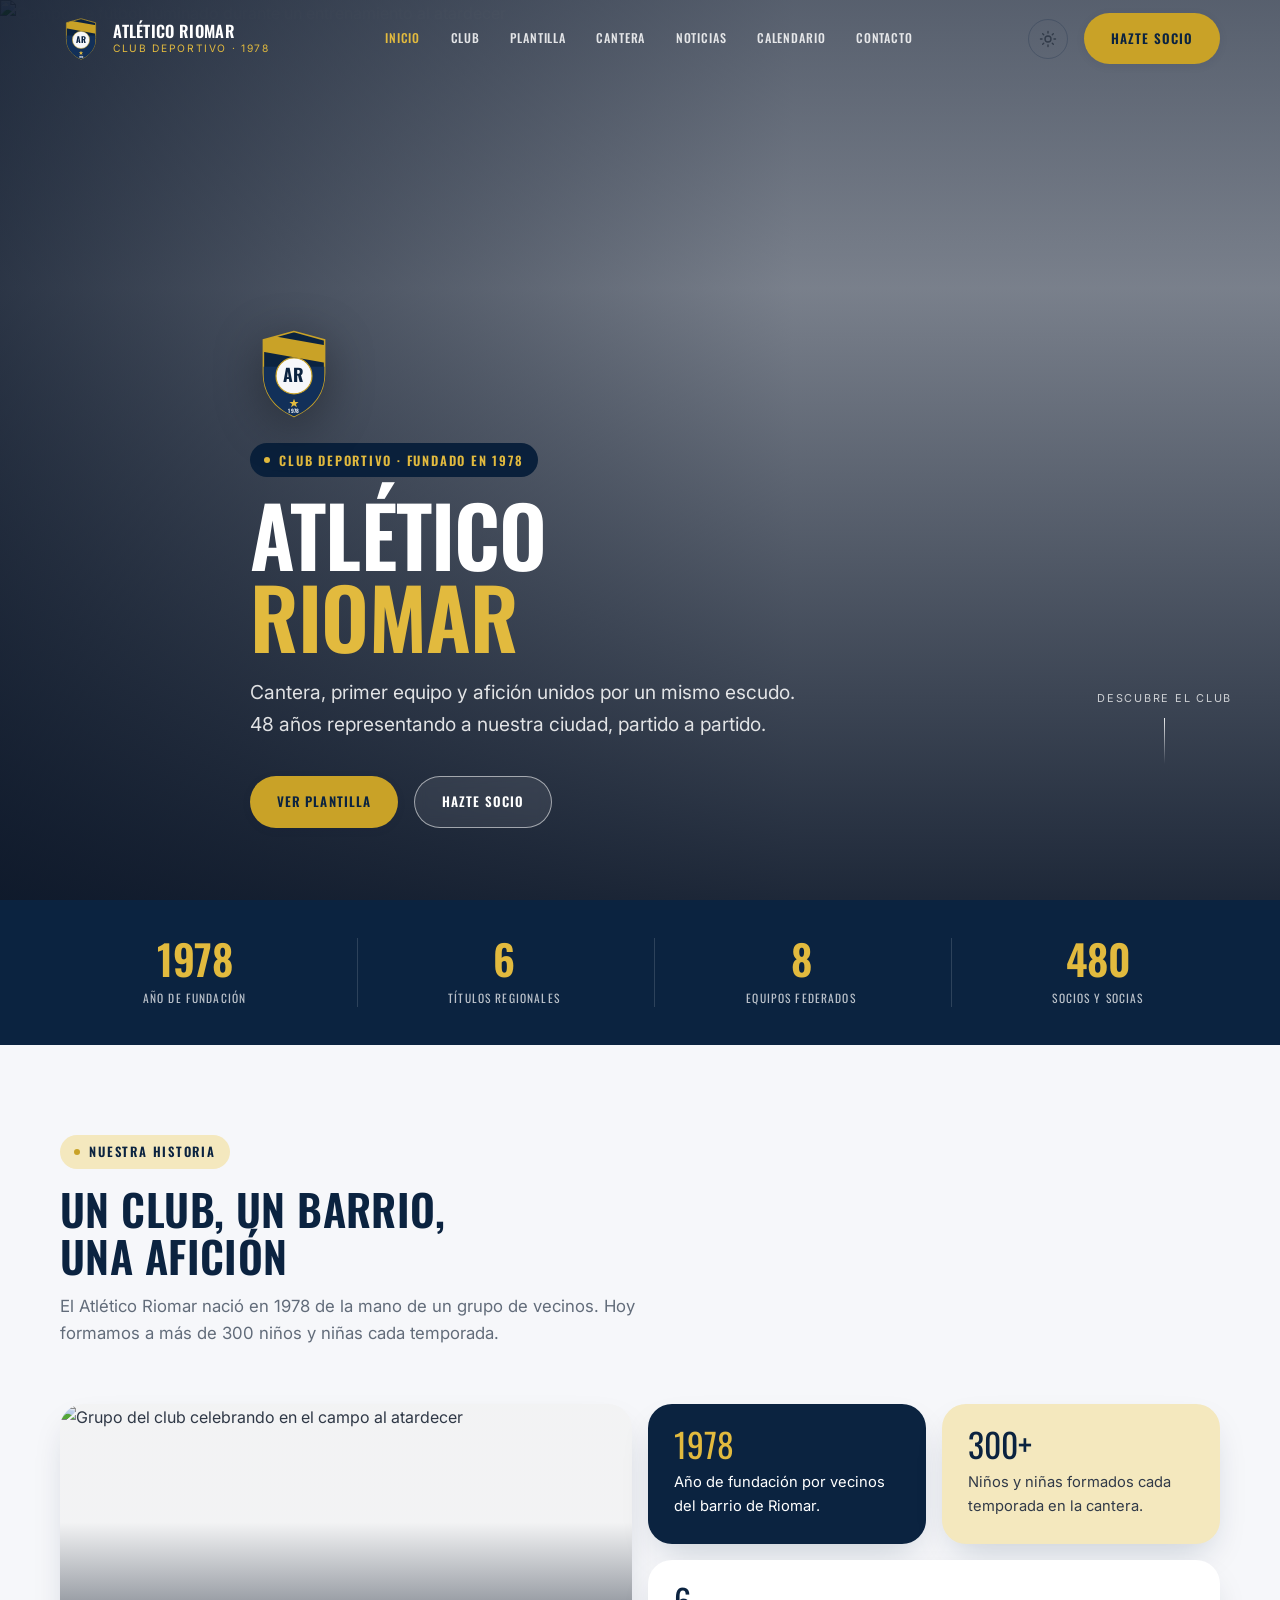
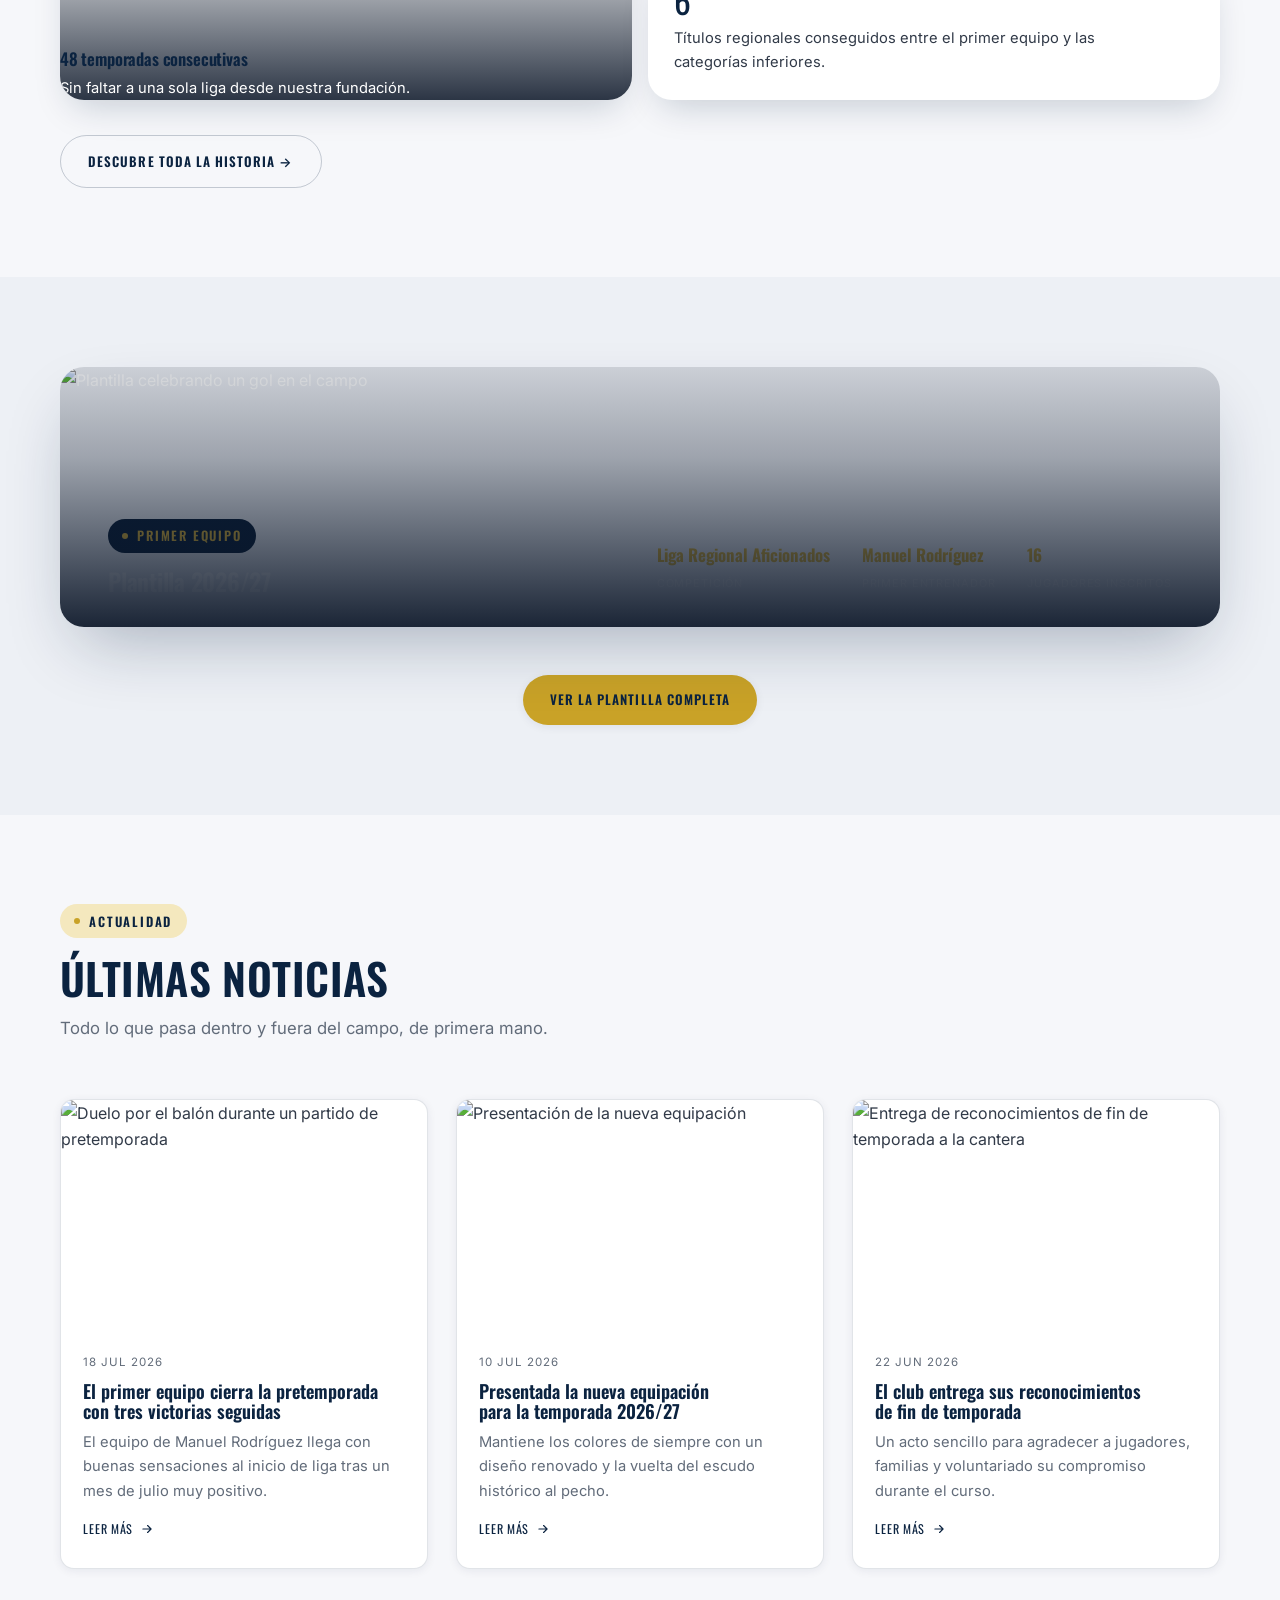
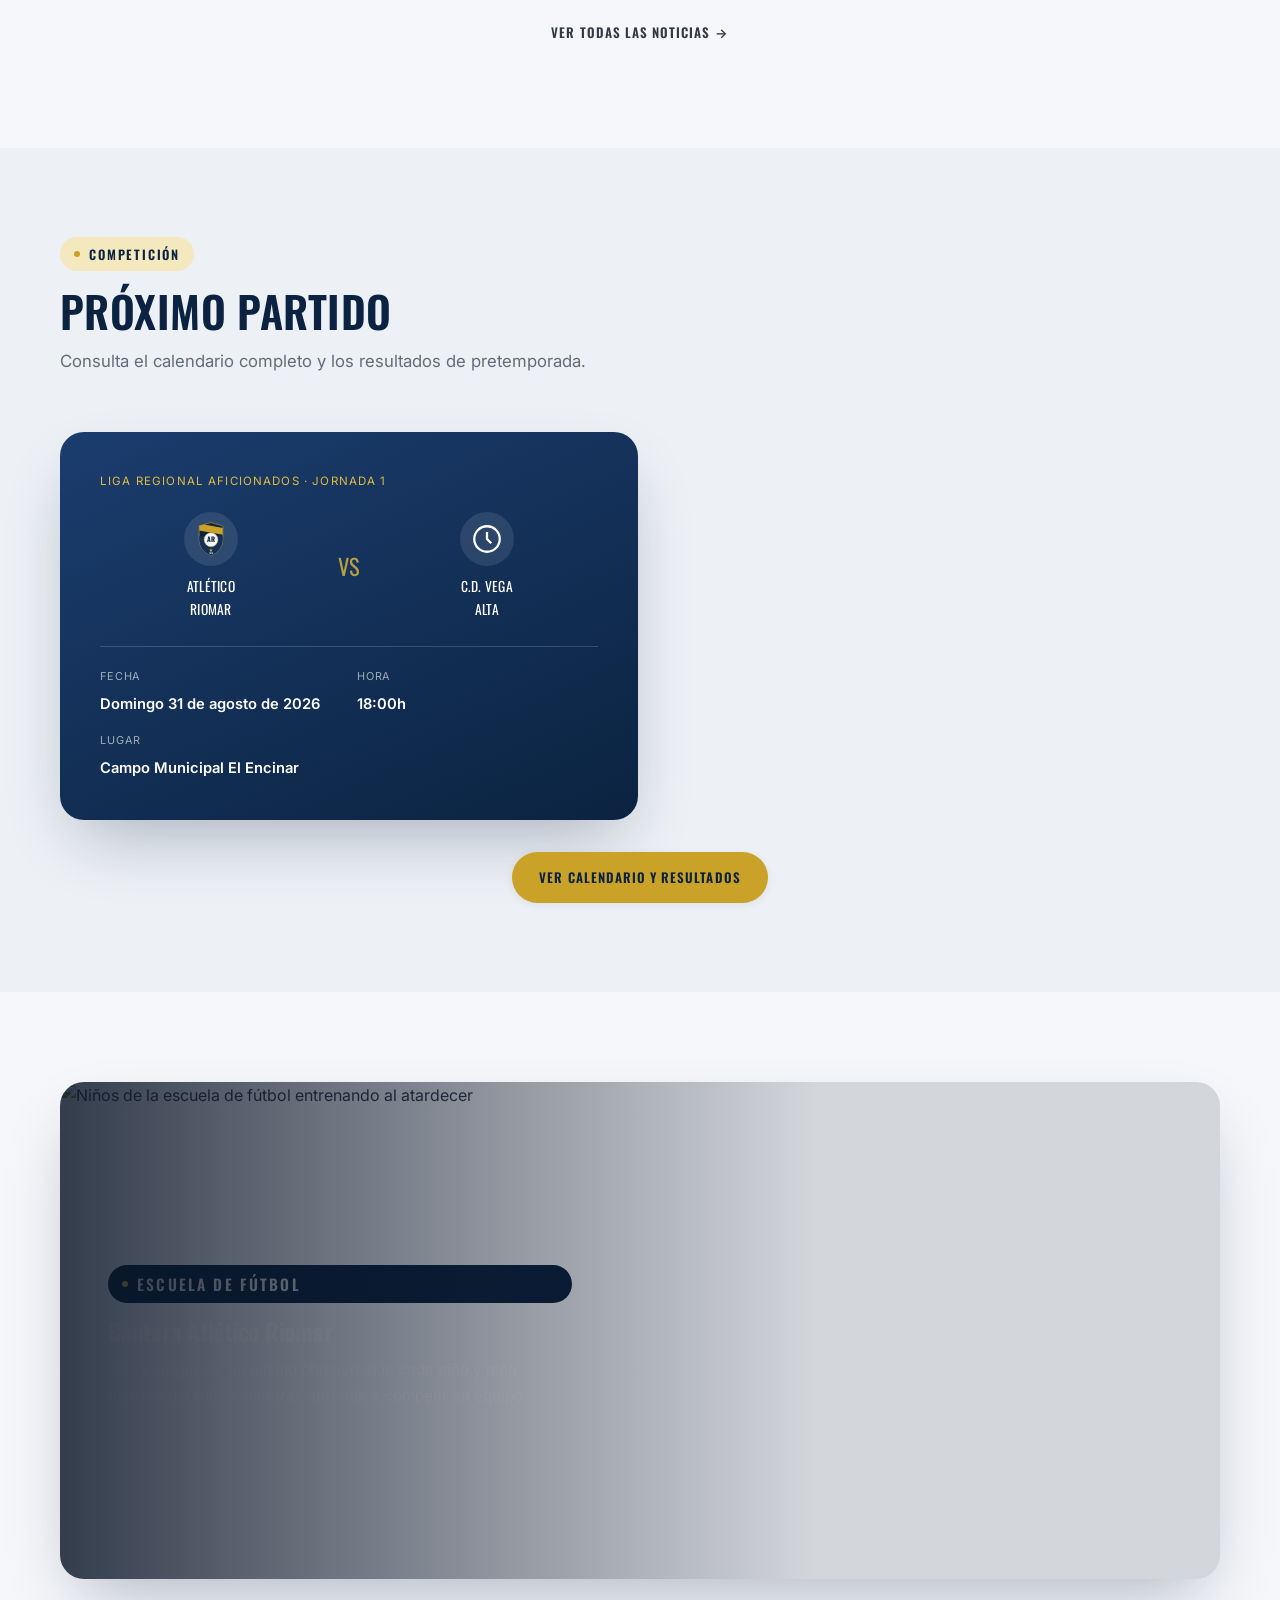
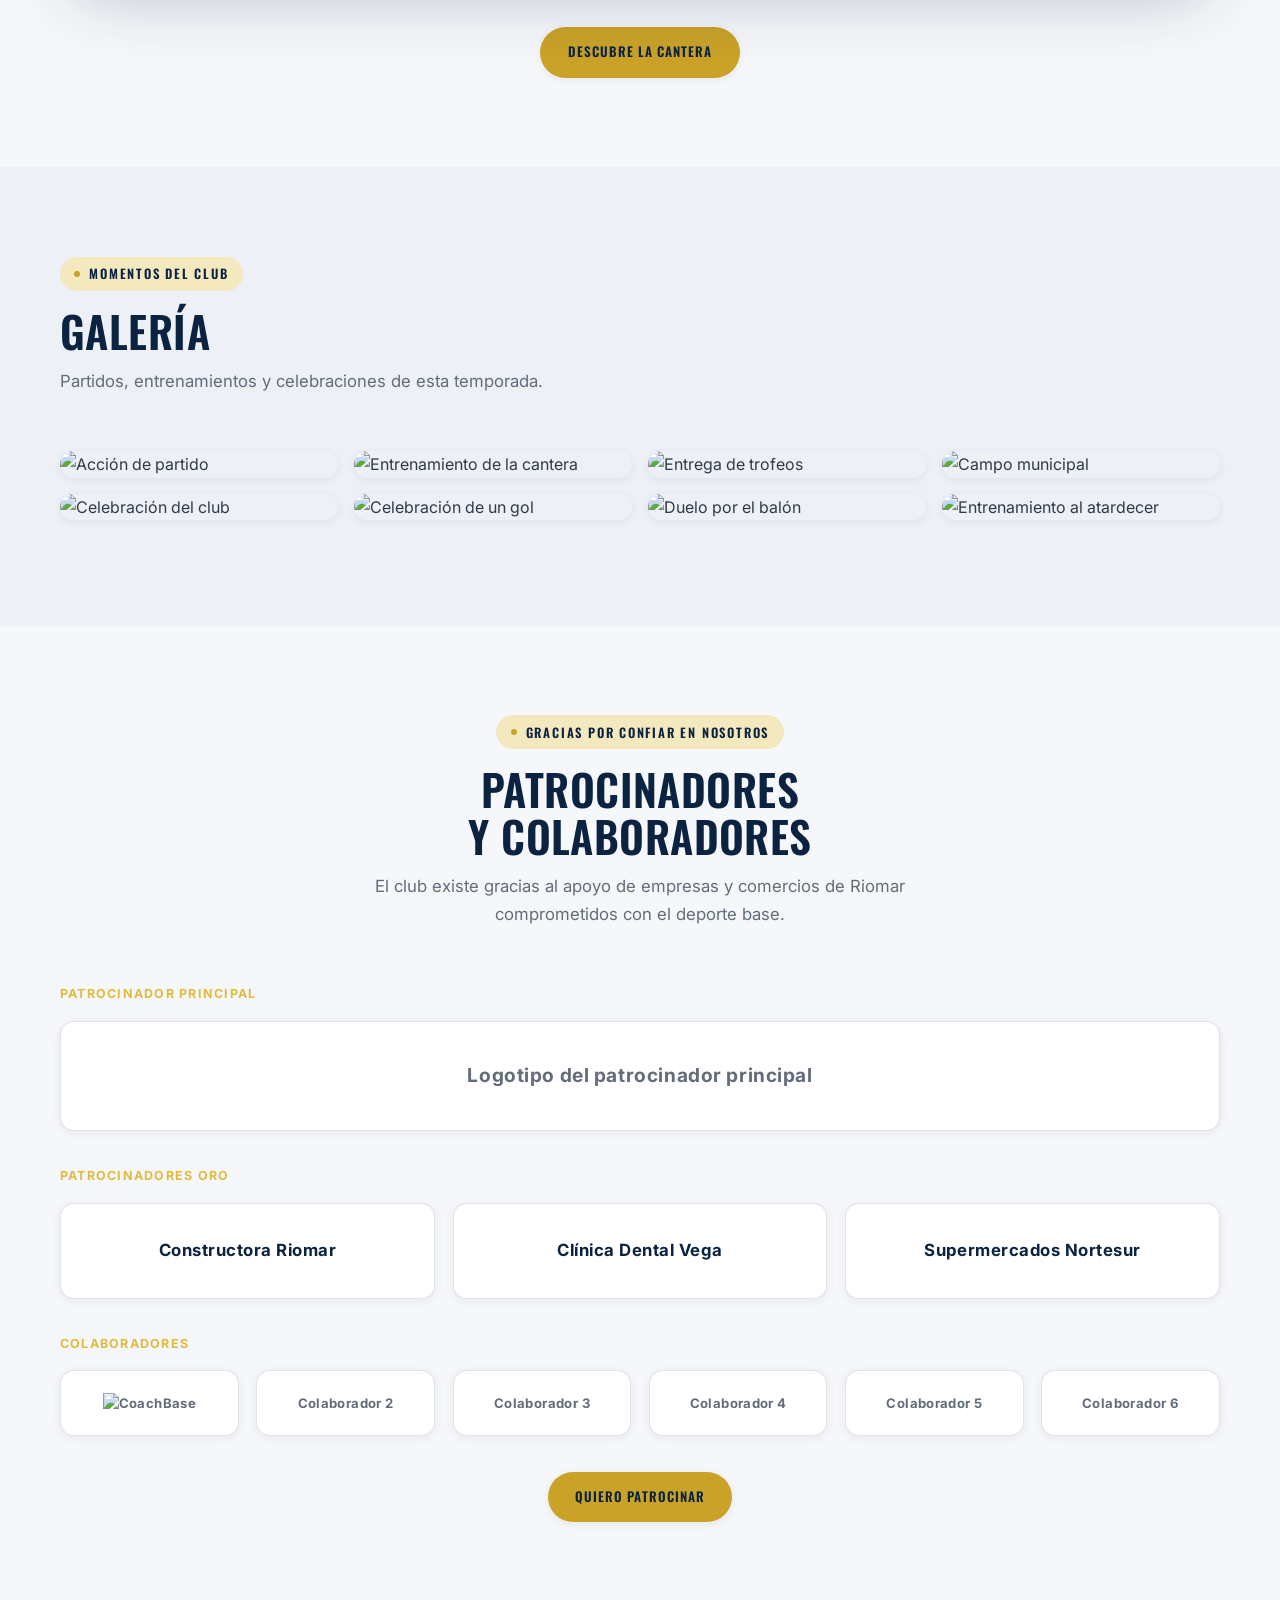
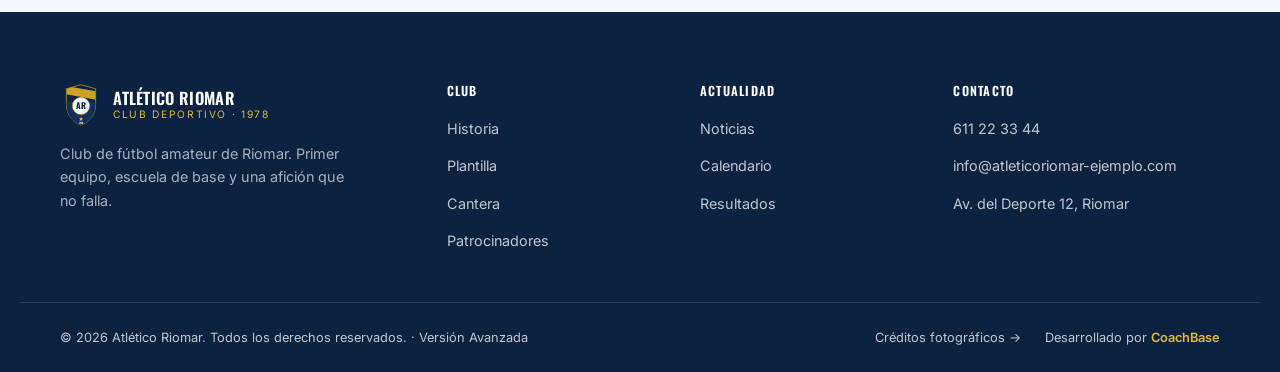
==== index.html @ 886babd6 "Add files via upload" ====
<!doctype html>
<html lang="es">
<head>
<meta charset="utf-8">
<meta name="viewport" content="width=device-width, initial-scale=1">
<title>Atlético Riomar · Club Deportivo (Avanzado)</title>
<meta name="description" content="Web oficial del Atlético Riomar: primer equipo, cantera, calendario, noticias y galería del club.">
<meta name="theme-color" content="#0B2340">
<script>(function(){try{var t=localStorage.getItem("ar-theme");if(t==="dark")document.documentElement.setAttribute("data-theme","dark");}catch(e){}})();</script>
<link rel="preconnect" href="https://fonts.googleapis.com">
<link rel="preconnect" href="https://fonts.gstatic.com" crossorigin>
<link rel="stylesheet" href="https://fonts.googleapis.com/css2?family=Oswald:wght@500;600;700&family=Inter:wght@400;500;600;700;800&display=swap">
<link rel="icon" type="image/svg+xml" href="assets/favicon.svg">
<link rel="apple-touch-icon" href="assets/favicon.svg">
<link rel="stylesheet" href="styles.css?v=1">
</head>
<body>
<a href="#contenido" class="skip-link">Saltar al contenido</a>
<svg width="0" height="0" style="position:absolute" aria-hidden="true">
  <defs>
    <clipPath id="crest-clip" clipPathUnits="userSpaceOnUse">
      <path d="M100,4 C100,4 20,26 20,26 L20,112 C20,170 54,206 100,226 C146,206 180,170 180,112 L180,26 C180,26 100,4 100,4 Z"/>
    </clipPath>
    <symbol id="crest" viewBox="0 0 200 230">
      <path d="M100,4 C100,4 20,26 20,26 L20,112 C20,170 54,206 100,226 C146,206 180,170 180,112 L180,26 C180,26 100,4 100,4 Z" fill="#0B2340" stroke="#C9A227" stroke-width="4"/>
      <g clip-path="url(#crest-clip)">
        <rect x="-20" y="96" width="240" height="150" fill="#123059"/>
        <polygon points="-20,4 260,54 260,100 -20,50" fill="#C9A227"/>
      </g>
      <circle cx="100" cy="120" r="47" fill="#F6F7FA" stroke="#C9A227" stroke-width="3"/>
      <text x="100" y="136" text-anchor="middle" font-family="Oswald, sans-serif" font-weight="700" font-size="46" fill="#0B2340">AR</text>
      <polygon points="100,180 103.2,188.2 112,188.4 105,193.6 107.6,202 100,197 92.4,202 95,193.6 88,188.4 96.8,188.2" fill="#E2BA3E"/>
      <text x="100" y="217" text-anchor="middle" font-family="Oswald, sans-serif" font-weight="600" font-size="14" letter-spacing="1" fill="#F6F7FA">1978</text>
    </symbol>
  </defs>
</svg>
<header class="nav" data-nav>
  <div class="container nav-inner">
    <a href="index.html" class="brand">
      <svg class="brand-crest" aria-hidden="true"><use href="#crest"></use></svg>
      <span class="brand-text">
        <span class="brand-name">Atlético Riomar</span>
        <span class="brand-sub">Club Deportivo · 1978</span>
      </span>
    </a>

    <nav class="nav-links" aria-label="Navegación principal">
      <a class="nav-link is-active" href="index.html">Inicio</a>
      <a class="nav-link" href="club.html">Club</a>
      <a class="nav-link" href="plantilla.html">Plantilla</a>
      <a class="nav-link" href="cantera.html">Cantera</a>
      <a class="nav-link" href="noticias.html">Noticias</a>
      <a class="nav-link" href="calendario.html">Calendario</a>
      <a class="nav-link" href="contacto.html">Contacto</a>
    </nav>

    <div class="nav-actions">
      <button class="theme-toggle" type="button" aria-label="Cambiar a modo oscuro" data-theme-toggle>
        <svg class="icon-sun" viewBox="0 0 24 24" fill="none" stroke="currentColor" stroke-width="1.8" stroke-linecap="round"><circle cx="12" cy="12" r="4"/><path d="M12 2v2M12 20v2M4.9 4.9l1.4 1.4M17.7 17.7l1.4 1.4M2 12h2M20 12h2M4.9 19.1l1.4-1.4M17.7 6.3l1.4-1.4"/></svg>
        <svg class="icon-moon" viewBox="0 0 24 24" fill="none" stroke="currentColor" stroke-width="1.8" stroke-linecap="round" stroke-linejoin="round"><path d="M21 12.8A9 9 0 1 1 11.2 3 7 7 0 0 0 21 12.8Z"/></svg>
      </button>
      <a href="contacto.html" class="btn btn-primary nav-cta">Hazte socio</a>
      <button class="nav-burger" type="button" aria-label="Abrir menú" aria-expanded="false" data-burger>
        <span></span><span></span><span></span>
      </button>
    </div>
  </div>
</header>

<nav class="mobile-menu" data-mobile-menu aria-label="Navegación móvil">
  <a href="index.html" class="is-active">Inicio</a>
  <a href="club.html" class="">Club</a>
  <a href="plantilla.html" class="">Plantilla</a>
  <a href="cantera.html" class="">Cantera</a>
  <a href="noticias.html" class="">Noticias</a>
  <a href="calendario.html" class="">Calendario</a>
  <a href="contacto.html" class="">Contacto</a>
  <a href="contacto.html" class="btn btn-primary">Hazte socio</a>
</nav>

<main id="contenido">

<section class="hero" id="inicio">
  <div class="hero-bg">
    <img src="assets/img/hero.jpg" alt="Campo de fútbol iluminado durante un entrenamiento al atardecer" fetchpriority="high" loading="eager" decoding="sync">
  </div>
  <div class="container hero-inner reveal">
    <svg class="hero-crest" aria-hidden="true"><use href="#crest"></use></svg>
    <p class="eyebrow">Club Deportivo · Fundado en 1978</p>
    <h1 class="hero-title">Atlético<br><em>Riomar</em></h1>
    <p class="hero-sub">Cantera, primer equipo y afición unidos por un mismo escudo. 48 años representando a nuestra ciudad, partido a partido.</p>
    <div class="hero-actions">
      <a href="plantilla.html" class="btn btn-primary">Ver plantilla</a>
      <a href="contacto.html" class="btn btn-ghost">Hazte socio</a>
    </div>
  </div>
  <div class="hero-scroll" aria-hidden="true">
    <span>Descubre el club</span>
    <span class="hero-scroll-line"></span>
  </div>
</section>

<section class="stat-bar">
  <div class="container stat-grid">
    <div class="stat reveal"><div class="stat-num"><span class="count-up" data-count-to="1978">0</span></div><div class="stat-label">Año de fundación</div></div>
    <div class="stat reveal"><div class="stat-num"><span class="count-up" data-count-to="6">0</span></div><div class="stat-label">Títulos regionales</div></div>
    <div class="stat reveal"><div class="stat-num"><span class="count-up" data-count-to="8">0</span></div><div class="stat-label">Equipos federados</div></div>
    <div class="stat reveal"><div class="stat-num"><span class="count-up" data-count-to="480">0</span></div><div class="stat-label">Socios y socias</div></div>
  </div>
</section>

<!-- HISTORIA (resumen) -->
<section class="section" id="club">
  <div class="container">
    <div class="section-head">
      <p class="eyebrow on-light">Nuestra historia</p>
      <h2 class="section-title">Un club, un barrio, una afición</h2>
      <p class="section-lede">El Atlético Riomar nació en 1978 de la mano de un grupo de vecinos. Hoy formamos a más de 300 niños y niñas cada temporada.</p>
    </div>
    <div class="bento-grid reveal">
      <div class="bento-item photo span-2 row-2">
        <img src="assets/img/club-historia.jpg" alt="Grupo del club celebrando en el campo al atardecer" loading="lazy">
        <div class="bento-caption"><h3>48 temporadas consecutivas</h3><p>Sin faltar a una sola liga desde nuestra fundación.</p></div>
      </div>
      <div class="bento-item dark">
        <div class="bento-num">1978</div>
        <p>Año de fundación por vecinos del barrio de Riomar.</p>
      </div>
      <div class="bento-item gold">
        <div class="bento-num">300+</div>
        <p>Niños y niñas formados cada temporada en la cantera.</p>
      </div>
      <div class="bento-item span-2">
        <div class="bento-num">6</div>
        <p>Títulos regionales conseguidos entre el primer equipo y las categorías inferiores.</p>
      </div>
    </div>
    <div style="margin-top:2.2rem;"><a href="club.html" class="btn btn-outline">Descubre toda la historia →</a></div>
  </div>
</section>

<!-- PLANTILLA teaser -->
<section class="section section-alt" id="plantilla">
  <div class="container">
    <div class="team-banner reveal">
      <img src="assets/img/team-banner.jpg" alt="Plantilla celebrando un gol en el campo" loading="lazy">
      <div class="team-banner-inner">
        <div>
          <p class="eyebrow">Primer equipo</p>
          <h2>Plantilla 2026/27</h2>
        </div>
        <div class="team-banner-meta">
          <div><strong>Liga Regional Aficionados</strong><span>Competición</span></div>
          <div><strong>Manuel Rodríguez</strong><span>Primer entrenador</span></div>
          <div><strong>16</strong><span>Jugadores inscritos</span></div>
        </div>
      </div>
    </div>
    <div style="text-align:center;"><a href="plantilla.html" class="btn btn-primary">Ver la plantilla completa</a></div>
  </div>
</section>

<!-- NOTICIAS teaser -->
<section class="section" id="noticias">
  <div class="container">
    <div class="section-head">
      <p class="eyebrow on-light">Actualidad</p>
      <h2 class="section-title">Últimas noticias</h2>
      <p class="section-lede">Todo lo que pasa dentro y fuera del campo, de primera mano.</p>
    </div>
    <div class="news-grid">
      <article class="card news-card reveal">
        <a href="noticia-1.html"><div class="news-media"><img src="assets/img/noticia-1.jpg" alt="Duelo por el balón durante un partido de pretemporada" loading="lazy"></div></a>
        <div class="news-body">
          <div class="news-date">18 jul 2026</div>
          <h3 class="news-title"><a href="noticia-1.html" style="color:inherit;">El primer equipo cierra la pretemporada con tres victorias seguidas</a></h3>
          <p class="news-excerpt">El equipo de Manuel Rodríguez llega con buenas sensaciones al inicio de liga tras un mes de julio muy positivo.</p>
          <a href="noticia-1.html" class="news-link">Leer más <svg viewBox="0 0 24 24" fill="none" stroke="currentColor" stroke-width="2" stroke-linecap="round" stroke-linejoin="round"><path d="M5 12h14M13 6l6 6-6 6"/></svg></a>
        </div>
      </article>
      <article class="card news-card reveal">
        <a href="noticia-4.html"><div class="news-media"><img src="assets/img/team-banner.jpg" alt="Presentación de la nueva equipación" loading="lazy"></div></a>
        <div class="news-body">
          <div class="news-date">10 jul 2026</div>
          <h3 class="news-title"><a href="noticia-4.html" style="color:inherit;">Presentada la nueva equipación para la temporada 2026/27</a></h3>
          <p class="news-excerpt">Mantiene los colores de siempre con un diseño renovado y la vuelta del escudo histórico al pecho.</p>
          <a href="noticia-4.html" class="news-link">Leer más <svg viewBox="0 0 24 24" fill="none" stroke="currentColor" stroke-width="2" stroke-linecap="round" stroke-linejoin="round"><path d="M5 12h14M13 6l6 6-6 6"/></svg></a>
        </div>
      </article>
      <article class="card news-card reveal">
        <a href="noticia-3.html"><div class="news-media"><img src="assets/img/noticia-3.jpg" alt="Entrega de reconocimientos de fin de temporada a la cantera" loading="lazy"></div></a>
        <div class="news-body">
          <div class="news-date">22 jun 2026</div>
          <h3 class="news-title"><a href="noticia-3.html" style="color:inherit;">El club entrega sus reconocimientos de fin de temporada</a></h3>
          <p class="news-excerpt">Un acto sencillo para agradecer a jugadores, familias y voluntariado su compromiso durante el curso.</p>
          <a href="noticia-3.html" class="news-link">Leer más <svg viewBox="0 0 24 24" fill="none" stroke="currentColor" stroke-width="2" stroke-linecap="round" stroke-linejoin="round"><path d="M5 12h14M13 6l6 6-6 6"/></svg></a>
        </div>
      </article>
    </div>
    <div style="text-align:center;margin-top:2.4rem;"><a href="noticias.html" class="btn btn-ghost-dark">Ver todas las noticias →</a></div>
  </div>
</section>

<!-- CALENDARIO teaser -->
<section class="section section-alt" id="calendario">
  <div class="container">
    <div class="section-head">
      <p class="eyebrow on-light">Competición</p>
      <h2 class="section-title">Próximo partido</h2>
      <p class="section-lede">Consulta el calendario completo y los resultados de pretemporada.</p>
    </div>
    <div class="match-grid">
      <div class="next-match reveal">
        <div class="next-match-comp">Liga Regional Aficionados · Jornada 1</div>
        <div class="next-match-teams">
          <div class="next-match-team"><span class="crest-badge"><svg viewBox="0 0 200 230" aria-hidden="true"><use href="#crest"></use></svg></span><span>Atlético<br>Riomar</span></div>
          <div class="next-match-vs">VS</div>
          <div class="next-match-team"><span class="crest-badge"><svg viewBox="0 0 24 24" fill="none" stroke="currentColor" stroke-width="1.6"><circle cx="12" cy="12" r="9"/><path d="M12 7v5l3 3"/></svg></span><span>C.D. Vega<br>Alta</span></div>
        </div>
        <div class="next-match-info">
          <div><span>Fecha</span><strong>Domingo 31 de agosto de 2026</strong></div>
          <div><span>Hora</span><strong>18:00h</strong></div>
          <div><span>Lugar</span><strong>Campo Municipal El Encinar</strong></div>
        </div>
      </div>
    </div>
    <div style="text-align:center;margin-top:2rem;"><a href="calendario.html" class="btn btn-primary">Ver calendario y resultados</a></div>
  </div>
</section>

<!-- CANTERA teaser -->
<section class="section" id="cantera">
  <div class="container">
    <div class="academy-banner reveal">
      <img src="assets/img/academy-banner.jpg" alt="Niños de la escuela de fútbol entrenando al atardecer" loading="lazy">
      <div class="academy-banner-text">
        <p class="eyebrow">Escuela de fútbol</p>
        <h2>Cantera Atlético Riomar</h2>
        <p>Seis categorías, un mismo objetivo: que cada niño y niña disfrute del fútbol mientras aprende a competir en equipo.</p>
      </div>
    </div>
    <div style="text-align:center;"><a href="cantera.html" class="btn btn-primary">Descubre la cantera</a></div>
  </div>
</section>

<!-- GALERÍA -->
<section class="section section-alt">
  <div class="container">
    <div class="section-head">
      <p class="eyebrow on-light">Momentos del club</p>
      <h2 class="section-title">Galería</h2>
      <p class="section-lede">Partidos, entrenamientos y celebraciones de esta temporada.</p>
    </div>
    <div class="gallery-grid">
      <div class="gallery-item"><img src="assets/img/galeria/galeria-01.jpg" alt="Acción de partido" loading="lazy"></div>
      <div class="gallery-item"><img src="assets/img/galeria/galeria-04.jpg" alt="Celebración del club" loading="lazy"></div>
      <div class="gallery-item"><img src="assets/img/galeria/galeria-03.jpg" alt="Entrenamiento de la cantera" loading="lazy"></div>
      <div class="gallery-item"><img src="assets/img/galeria/galeria-05.jpg" alt="Celebración de un gol" loading="lazy"></div>
      <div class="gallery-item"><img src="assets/img/galeria/galeria-02.jpg" alt="Entrega de trofeos" loading="lazy"></div>
      <div class="gallery-item"><img src="assets/img/galeria/galeria-08.jpg" alt="Duelo por el balón" loading="lazy"></div>
      <div class="gallery-item"><img src="assets/img/galeria/galeria-06.jpg" alt="Campo municipal" loading="lazy"></div>
      <div class="gallery-item"><img src="assets/img/galeria/galeria-07.jpg" alt="Entrenamiento al atardecer" loading="lazy"></div>
    </div>
  </div>
</section>
<div class="lightbox"><button class="lightbox-close" aria-label="Cerrar">&times;</button><button class="lightbox-nav lightbox-prev" aria-label="Anterior">&#8249;</button><img src="" alt="Foto ampliada"><button class="lightbox-nav lightbox-next" aria-label="Siguiente">&#8250;</button></div>

<!-- PATROCINADORES -->
<section class="section" id="patrocinadores">
  <div class="container">
    <div class="section-head center">
      <p class="eyebrow on-light">Gracias por confiar en nosotros</p>
      <h2 class="section-title">Patrocinadores y colaboradores</h2>
      <p class="section-lede">El club existe gracias al apoyo de empresas y comercios de Riomar comprometidos con el deporte base.</p>
    </div>
    <p class="sponsor-tier-label-lg">Patrocinador principal</p>
    <div class="logo-row"><div class="logo-tile" style="min-height:110px;font-size:1.2rem;">Logotipo del patrocinador principal</div></div>
    <p class="sponsor-tier-label-lg">Patrocinadores oro</p>
    <div class="logo-row gold">
      <div class="logo-tile">Constructora Riomar</div>
      <div class="logo-tile">Clínica Dental Vega</div>
      <div class="logo-tile">Supermercados Nortesur</div>
    </div>
    <p class="sponsor-tier-label-lg">Colaboradores</p>
    <div class="logo-row colab">
      <div class="logo-tile"><img src="assets/img/coachbase-logo.jpg" alt="CoachBase" style="max-height:34px;"></div>
      <div class="logo-tile">Colaborador 2</div>
      <div class="logo-tile">Colaborador 3</div>
      <div class="logo-tile">Colaborador 4</div>
      <div class="logo-tile">Colaborador 5</div>
      <div class="logo-tile">Colaborador 6</div>
    </div>
    <div style="text-align:center;margin-top:2.2rem;"><a href="contacto.html" class="btn btn-primary">Quiero patrocinar</a></div>
  </div>
</section>

</main>
<footer class="footer">
  <div class="container footer-top">
    <div class="footer-brand">
      <a href="index.html" class="brand">
        <svg class="brand-crest" aria-hidden="true"><use href="#crest"></use></svg>
        <span class="brand-text">
          <span class="brand-name">Atlético Riomar</span>
          <span class="brand-sub">Club Deportivo · 1978</span>
        </span>
      </a>
      <p>Club de fútbol amateur de Riomar. Primer equipo, escuela de base y una afición que no falla.</p>
    </div>
    <div class="footer-col">
      <h4>Club</h4>
      <ul>
        <li><a href="club.html">Historia</a></li>
        <li><a href="plantilla.html">Plantilla</a></li>
        <li><a href="cantera.html">Cantera</a></li>
        <li><a href="index.html#patrocinadores">Patrocinadores</a></li>
      </ul>
    </div>
    <div class="footer-col">
      <h4>Actualidad</h4>
      <ul>
        <li><a href="noticias.html">Noticias</a></li>
        <li><a href="calendario.html">Calendario</a></li>
        <li><a href="calendario.html#resultados">Resultados</a></li>
      </ul>
    </div>
    <div class="footer-col">
      <h4>Contacto</h4>
      <ul>
        <li><a href="tel:+34611223344">611 22 33 44</a></li>
        <li><a href="mailto:info@atleticoriomar-ejemplo.com">info@atleticoriomar-ejemplo.com</a></li>
        <li><a href="contacto.html">Av. del Deporte 12, Riomar</a></li>
      </ul>
    </div>
  </div>
  <div class="container footer-bottom">
    <p>&copy; <span data-year>2026</span> Atlético Riomar. Todos los derechos reservados. · Versión Avanzada</p>
    <div class="footer-bottom-right">
      <a href="creditos.html">Créditos fotográficos →</a>
      <span class="footer-dev">Desarrollado por <a href="https://coachbase.example.com" target="_blank" rel="noopener">CoachBase</a></span>
    </div>
  </div>
</footer>

<script defer src="lib/gsap.min.js"></script>
<script defer src="lib/ScrollTrigger.min.js"></script>
<script defer src="lib/manifest.js"></script>
<script defer src="main.js?v=1"></script>
</body>
</html>
---- styles.css ----
/* =============================================================
   ATLÉTICO RIOMAR — plantilla web para club de fútbol amateur
   =============================================================
   Índice
   1. Tokens
   2. Reset y base
   3. Utilidades
   4. Tipografía
   5. Componentes (botones, tarjetas, formularios, nav)
   6. Secciones
   7. Efectos / animaciones
   8. Responsive
   9. Reduced motion
   ============================================================= */

/* =============================================================
   1. Tokens — EDITA AQUÍ los colores corporativos del club
   ============================================================= */
:root {
  /* Colores del escudo / marca */
  --navy:        #0B2340;
  --navy-2:      #123059;
  --navy-3:      #1B3D6E;
  --navy-tint:   #EAF0F7;
  --gold:        #C9A227;
  --gold-2:      #E2BA3E;
  --gold-soft:   #F4E8BE;

  /* Neutros */
  --paper:       #F6F7FA;
  --paper-2:     #EDF0F5;
  --white:       #FFFFFF;
  --ink:         #10151F;
  --ink-soft:    #313A48;
  --mute:        #626C7A;
  --line:        rgba(11,35,64,.12);
  --line-strong: rgba(11,35,64,.22);

  /* Semánticos */
  --win:  #1E7B4D;
  --draw: #A97B12;
  --loss: #B23A34;

  /* Sombras y radios */
  --shadow-sm: 0 2px 10px rgba(11,35,64,.07);
  --shadow-md: 0 16px 36px -12px rgba(11,35,64,.22);
  --shadow-lg: 0 30px 70px -20px rgba(11,35,64,.32);
  --radius-sm: 8px;
  --radius-md: 14px;
  --radius-lg: 24px;

  /* Easing */
  --ease-out:   cubic-bezier(0.16, 1, 0.3, 1);
  --ease-in:    cubic-bezier(0.7, 0, 0.84, 0);
  --ease-soft:  cubic-bezier(0.25, 0.46, 0.45, 0.94);
  --ease-bounce:cubic-bezier(0.34, 1.56, 0.64, 1);

  /* Layout */
  --container: 1240px;
  --nav-h: 78px;

  /* Tipografía */
  --sans:    "Inter", -apple-system, BlinkMacSystemFont, "Segoe UI", system-ui, sans-serif;
  --display: "Oswald", var(--sans);
}

/* =============================================================
   2. Reset y base
   ============================================================= */
*, *::before, *::after { box-sizing: border-box; margin: 0; }
html {
  -webkit-text-size-adjust: 100%;
  tab-size: 2;
  overflow-x: clip;
  scroll-behavior: smooth;
  scroll-padding-top: var(--nav-h);
}
body {
  font-family: var(--sans);
  font-size: 16px;
  line-height: 1.65;
  color: var(--ink-soft);
  background: var(--paper);
  -webkit-font-smoothing: antialiased;
  -moz-osx-font-smoothing: grayscale;
  text-rendering: optimizeLegibility;
  overflow-x: clip;
  overscroll-behavior-y: none;
}
img, svg, video { display: block; max-width: 100%; }
img { height: auto; }
button { font: inherit; color: inherit; cursor: pointer; border: 0; background: none; }
a { color: inherit; text-decoration: none; }
ul, ol { list-style: none; padding: 0; }
p { text-wrap: pretty; }
input, textarea, select { font: inherit; color: inherit; }

h1, h2, h3, h4 { text-wrap: balance; line-height: 1.08; letter-spacing: -0.01em; font-family: var(--display); font-weight: 600; color: var(--navy); }

::selection { background: var(--gold); color: var(--navy); }

:focus-visible {
  outline: 2px solid var(--gold);
  outline-offset: 3px;
  border-radius: 4px;
}

@media (prefers-reduced-motion: reduce) {
  html { scroll-behavior: auto; }
}

/* =============================================================
   3. Utilidades
   ============================================================= */
.container {
  width: 100%;
  max-width: var(--container);
  margin-inline: auto;
  padding-inline: 1.25rem;
}
@media (min-width: 720px)  { .container { padding-inline: 2rem; } }
@media (min-width: 1280px) { .container { padding-inline: 2.5rem; } }

.sr-only {
  position: absolute; width: 1px; height: 1px;
  padding: 0; margin: -1px; overflow: hidden;
  clip: rect(0,0,0,0); white-space: nowrap; border: 0;
}

.skip-link {
  position: fixed; top: -100px; left: 1rem; z-index: 9999;
  padding: .7rem 1.2rem; background: var(--navy); color: var(--white);
  border-radius: var(--radius-sm); font-weight: 600;
  transition: top .3s var(--ease-out);
}
.skip-link:focus { top: 1rem; }

.section {
  position: relative;
  padding-block: clamp(3.5rem, 7vw, 6.5rem);
}
.section-alt { background: var(--paper-2); }

.section-head {
  max-width: 62ch;
  margin-bottom: clamp(2rem, 5vw, 3.5rem);
}
.section-head.center { margin-inline: auto; text-align: center; }

.eyebrow {
  display: inline-flex;
  align-items: center;
  gap: .55rem;
  font-family: var(--display);
  font-size: .8rem;
  font-weight: 600;
  letter-spacing: .14em;
  text-transform: uppercase;
  color: var(--gold-2);
  background: color-mix(in srgb, var(--navy) 92%, black);
  padding: .4rem .9rem;
  border-radius: 999px;
  margin-bottom: 1rem;
}
.eyebrow::before {
  content: "";
  width: 6px; height: 6px; border-radius: 50%;
  background: var(--gold-2);
}
.eyebrow.on-light {
  color: var(--navy);
  background: var(--gold-soft);
}
.eyebrow.on-light::before { background: var(--gold); }

.section-title {
  font-size: clamp(1.9rem, 3.6vw, 2.7rem);
  text-transform: uppercase;
  letter-spacing: .01em;
}
.section-lede {
  margin-top: .9rem;
  color: var(--mute);
  font-size: 1.05rem;
  max-width: 56ch;
}
.section-head.center .section-lede { margin-inline: auto; }

.reveal {
  opacity: 0;
  transform: translateY(28px);
  transition: opacity .8s var(--ease-out), transform .8s var(--ease-out);
}
.reveal.is-visible { opacity: 1; transform: none; }
.reveal[data-split] { opacity: 1; transform: none; }

/* =============================================================
   4. Tipografía
   ============================================================= */
.eyebrow, .kicker, .tag, .nav-link, .btn, .stat-label, .card-position {
  font-family: var(--display);
}

/* =============================================================
   5. Componentes
   ============================================================= */

/* --- Botones --- */
.btn {
  display: inline-flex;
  align-items: center;
  justify-content: center;
  gap: .5rem;
  padding: .9rem 1.7rem;
  border-radius: 999px;
  font-weight: 600;
  font-size: .82rem;
  letter-spacing: .08em;
  text-transform: uppercase;
  transition: transform .35s var(--ease-out), box-shadow .35s var(--ease-out), background-color .3s var(--ease-out), color .3s var(--ease-out);
  white-space: nowrap;
}
.btn-primary {
  background: var(--gold);
  color: var(--navy);
  box-shadow: var(--shadow-sm);
}
.btn-primary:hover { background: var(--gold-2); transform: translateY(-2px); box-shadow: var(--shadow-md); }

.btn-ghost {
  background: rgba(255,255,255,.08);
  color: var(--white);
  border: 1.5px solid rgba(255,255,255,.55);
  backdrop-filter: blur(6px);
}
.btn-ghost:hover { background: rgba(255,255,255,.16); transform: translateY(-2px); }

.btn-dark {
  background: var(--navy);
  color: var(--white);
}
.btn-dark:hover { background: var(--navy-2); transform: translateY(-2px); box-shadow: var(--shadow-md); }

.btn-outline {
  background: transparent;
  color: var(--navy);
  border: 1.5px solid var(--line-strong);
}
.btn-outline:hover { border-color: var(--navy); background: var(--navy-tint); transform: translateY(-2px); }

.btn-sm { padding: .6rem 1.15rem; font-size: .74rem; }
.btn-block { width: 100%; }

/* --- Tarjetas genéricas --- */
.card {
  background: var(--white);
  border: 1px solid var(--line);
  border-radius: var(--radius-md);
  box-shadow: var(--shadow-sm);
  transition: transform .45s var(--ease-out), box-shadow .45s var(--ease-out), border-color .45s var(--ease-out);
}
.card:hover {
  transform: translateY(-6px);
  box-shadow: var(--shadow-md);
  border-color: transparent;
}

/* --- Nav --- */
.nav {
  position: fixed;
  inset-inline: 0;
  top: 0;
  z-index: 100;
  height: var(--nav-h);
  display: flex;
  align-items: center;
  background: transparent;
  transition: background-color .4s var(--ease-out), box-shadow .4s var(--ease-out), height .4s var(--ease-out), border-color .4s var(--ease-out);
  border-bottom: 1px solid transparent;
}
.nav.is-solid {
  background: rgba(11,35,64,.96);
  backdrop-filter: blur(10px) saturate(140%);
  box-shadow: 0 8px 24px -12px rgba(0,0,0,.35);
  height: 68px;
}
.nav-inner {
  width: 100%;
  display: flex;
  align-items: center;
  justify-content: space-between;
  gap: 1.5rem;
}
.brand {
  display: flex;
  align-items: center;
  gap: .7rem;
  color: var(--white);
}
.brand-crest { width: 42px; height: 42px; flex-shrink: 0; }
.brand-text {
  display: flex;
  flex-direction: column;
  line-height: 1.05;
}
.brand-name {
  font-family: var(--display);
  font-weight: 600;
  font-size: 1.02rem;
  letter-spacing: .02em;
  text-transform: uppercase;
}
.brand-sub {
  font-size: .64rem;
  letter-spacing: .16em;
  text-transform: uppercase;
  color: var(--gold-2);
  margin-top: .15rem;
}

.nav-links {
  display: none;
  align-items: center;
  gap: 1.9rem;
}
.nav-link {
  font-size: .76rem;
  font-weight: 500;
  letter-spacing: .07em;
  text-transform: uppercase;
  color: rgba(255,255,255,.85);
  position: relative;
  padding-block: .4rem;
}
.nav-link::after {
  content: "";
  position: absolute;
  left: 0; right: 100%; bottom: 0;
  height: 2px;
  background: var(--gold);
  transition: right .35s var(--ease-out);
}
.nav-link:hover { color: var(--white); }
.nav-link:hover::after { right: 0; }

.nav-actions { display: flex; align-items: center; gap: 1rem; }
.nav-cta { display: none; }

.nav-burger {
  display: flex;
  flex-direction: column;
  justify-content: center;
  gap: 5px;
  width: 40px; height: 40px;
  border-radius: var(--radius-sm);
}
.nav-burger span {
  display: block; width: 22px; height: 2px;
  background: var(--white);
  transition: transform .35s var(--ease-out), opacity .35s var(--ease-out);
}
.nav-burger.is-open span:nth-child(1) { transform: translateY(7px) rotate(45deg); }
.nav-burger.is-open span:nth-child(2) { opacity: 0; }
.nav-burger.is-open span:nth-child(3) { transform: translateY(-7px) rotate(-45deg); }

.mobile-menu {
  position: fixed;
  inset: var(--nav-h) 0 0 0;
  z-index: 90;
  background: var(--navy);
  padding: 2rem 1.5rem;
  display: flex;
  flex-direction: column;
  gap: .3rem;
  transform: translateY(-12px);
  opacity: 0;
  pointer-events: none;
  transition: transform .4s var(--ease-out), opacity .4s var(--ease-out);
  overflow-y: auto;
}
.mobile-menu.is-open { transform: none; opacity: 1; pointer-events: auto; }
.mobile-menu a {
  font-family: var(--display);
  font-size: 1.25rem;
  text-transform: uppercase;
  letter-spacing: .03em;
  color: var(--white);
  padding: .85rem 0;
  border-bottom: 1px solid rgba(255,255,255,.1);
}
.mobile-menu .btn { margin-top: 1.5rem; }

/* --- Formulario --- */
.field {
  display: flex;
  flex-direction: column;
  gap: .4rem;
  margin-bottom: 1.15rem;
}
.field label {
  font-size: .78rem;
  font-weight: 600;
  letter-spacing: .04em;
  text-transform: uppercase;
  color: var(--navy);
}
.field input, .field textarea {
  padding: .85rem 1rem;
  border: 1.5px solid var(--line-strong);
  border-radius: var(--radius-sm);
  background: var(--white);
  transition: border-color .3s var(--ease-out), box-shadow .3s var(--ease-out);
}
.field input:focus, .field textarea:focus {
  border-color: var(--navy);
  box-shadow: 0 0 0 4px var(--navy-tint);
  outline: none;
}
.field textarea { resize: vertical; min-height: 130px; }
.form-note {
  font-size: .82rem;
  color: var(--mute);
  margin-top: .75rem;
}
.form-status {
  margin-top: 1rem;
  padding: .85rem 1rem;
  border-radius: var(--radius-sm);
  font-size: .88rem;
  font-weight: 600;
  display: none;
}
.form-status.is-visible { display: block; }
.form-status.is-ok { background: #E8F5EC; color: var(--win); }

/* --- Etiqueta genérica --- */
.tag {
  display: inline-block;
  font-size: .7rem;
  font-weight: 600;
  letter-spacing: .08em;
  text-transform: uppercase;
  padding: .3rem .7rem;
  border-radius: 999px;
}
.tag-gold { background: var(--gold-soft); color: #7A5E0D; }
.tag-navy { background: var(--navy-tint); color: var(--navy); }

/* =============================================================
   6. Secciones
   ============================================================= */

/* --- Hero --- */
.hero {
  position: relative;
  min-height: 100svh;
  display: flex;
  flex-direction: column;
  justify-content: flex-end;
  color: var(--white);
  isolation: isolate;
}
.hero-bg { position: absolute; inset: 0; z-index: -2; }
.hero-bg img {
  width: 100%; height: 100%; object-fit: cover;
  filter: saturate(1.05) contrast(1.05);
}
.hero-bg::after {
  content: "";
  position: absolute; inset: 0;
  background:
    linear-gradient(180deg, rgba(11,23,43,.55) 0%, rgba(11,23,43,.35) 32%, rgba(9,20,38,.88) 100%),
    linear-gradient(90deg, rgba(9,20,38,.78) 0%, rgba(9,20,38,.28) 62%);
}
.hero-inner {
  padding-block: clamp(6.5rem, 16vw, 10rem) clamp(3rem, 7vw, 4.5rem);
  max-width: 780px;
}
.hero-crest {
  width: 88px; height: 88px;
  margin-bottom: 1.6rem;
  filter: drop-shadow(0 10px 24px rgba(0,0,0,.35));
}
.hero-title {
  font-size: clamp(2.6rem, 7vw, 5.2rem);
  color: var(--white);
  text-transform: uppercase;
  line-height: .98;
}
.hero-title em {
  font-style: normal;
  color: var(--gold-2);
}
.hero-sub {
  margin-top: 1.3rem;
  font-size: clamp(1rem, 1.6vw, 1.2rem);
  color: rgba(255,255,255,.86);
  max-width: 46ch;
}
.hero-actions {
  display: flex;
  flex-wrap: wrap;
  gap: 1rem;
  margin-top: 2.2rem;
}
.hero-scroll {
  position: absolute;
  bottom: clamp(6.5rem, 13vw, 8.5rem);
  right: clamp(1.25rem, 4vw, 3rem);
  display: none;
  flex-direction: column;
  align-items: center;
  gap: .6rem;
  color: rgba(255,255,255,.75);
  font-size: .68rem;
  letter-spacing: .16em;
  text-transform: uppercase;
}
.hero-scroll-line {
  width: 1px; height: 46px;
  background: linear-gradient(180deg, rgba(255,255,255,.9), transparent);
  animation: scrollPulse 2.4s var(--ease-soft) infinite;
}
@keyframes scrollPulse {
  0%, 100% { opacity: .3; transform: scaleY(.6); transform-origin: top; }
  50% { opacity: 1; transform: scaleY(1); transform-origin: top; }
}

/* --- Stat bar --- */
.stat-bar {
  position: relative;
  background: var(--navy);
  color: var(--white);
}
.stat-grid {
  display: grid;
  grid-template-columns: repeat(2, 1fr);
  gap: 1.75rem;
  padding-block: 2.4rem;
}
.stat {
  text-align: center;
  border-inline-start: 1px solid rgba(255,255,255,.14);
  padding-inline-start: 1.5rem;
}
.stat:first-child { border-inline-start: 0; padding-inline-start: 0; }
.stat-num {
  font-family: var(--display);
  font-size: clamp(1.9rem, 4vw, 2.6rem);
  color: var(--gold-2);
  font-weight: 600;
  line-height: 1;
}
.stat-label {
  margin-top: .5rem;
  font-size: .72rem;
  letter-spacing: .1em;
  text-transform: uppercase;
  color: rgba(255,255,255,.72);
}

/* --- Club / Historia --- */
.club-grid {
  display: grid;
  gap: 2.5rem;
  align-items: center;
}
.club-media {
  position: relative;
  border-radius: var(--radius-lg);
  overflow: hidden;
  box-shadow: var(--shadow-lg);
}
.club-media img { width: 100%; aspect-ratio: 4/5; object-fit: cover; }
.club-media-badge {
  position: absolute;
  bottom: 1.25rem; left: 1.25rem;
  background: var(--white);
  border-radius: var(--radius-md);
  padding: .9rem 1.15rem;
  display: flex;
  align-items: center;
  gap: .8rem;
  box-shadow: var(--shadow-md);
}
.club-media-badge strong {
  display: block;
  font-family: var(--display);
  font-size: 1.3rem;
  color: var(--navy);
  line-height: 1;
}
.club-media-badge span {
  font-size: .68rem;
  color: var(--mute);
  text-transform: uppercase;
  letter-spacing: .06em;
}
.club-text p + p { margin-top: 1rem; }
.club-values {
  margin-top: 2rem;
  display: grid;
  gap: 1.1rem;
}
.value-item { display: flex; gap: .9rem; }
.value-icon {
  flex-shrink: 0;
  width: 40px; height: 40px;
  border-radius: 10px;
  background: var(--navy-tint);
  color: var(--navy);
  display: flex; align-items: center; justify-content: center;
}
.value-item h3 { font-size: 1rem; text-transform: none; margin-bottom: .2rem; }
.value-item p { font-size: .92rem; color: var(--mute); }

/* Placeholder de imagen (para sustituir por fotos reales del club) */
.img-placeholder {
  position: relative;
  width: 100%; height: 100%;
  min-height: 220px;
  display: flex;
  flex-direction: column;
  align-items: center;
  justify-content: center;
  gap: .6rem;
  color: rgba(255,255,255,.92);
  background:
    repeating-linear-gradient(135deg, rgba(255,255,255,.06) 0 2px, transparent 2px 14px),
    linear-gradient(150deg, var(--navy-3), var(--navy) 70%);
  text-align: center;
  padding: 1.5rem;
}
.img-placeholder svg { width: 34px; height: 34px; opacity: .85; }
.img-placeholder span {
  font-family: var(--display);
  font-size: .74rem;
  letter-spacing: .1em;
  text-transform: uppercase;
  opacity: .85;
}
.img-placeholder.pin-right {
  align-items: flex-end;
  text-align: right;
  padding-inline-end: clamp(1.5rem, 6vw, 4.5rem);
}
.img-placeholder.light {
  color: var(--navy);
  background:
    repeating-linear-gradient(135deg, rgba(11,35,64,.05) 0 2px, transparent 2px 14px),
    linear-gradient(150deg, var(--paper-2), var(--navy-tint));
}

/* --- Timeline --- */
.timeline {
  margin-top: 2.5rem;
  display: grid;
  gap: 0;
  border-inline-start: 2px solid var(--line-strong);
}
.timeline-item {
  position: relative;
  padding: 0 0 1.9rem 1.6rem;
}
.timeline-item:last-child { padding-bottom: 0; }
.timeline-item::before {
  content: "";
  position: absolute;
  left: -7px; top: 3px;
  width: 12px; height: 12px;
  border-radius: 50%;
  background: var(--gold);
  border: 3px solid var(--paper);
}
.timeline-year {
  font-family: var(--display);
  color: var(--navy);
  font-weight: 600;
  font-size: 1.05rem;
}
.timeline-item p { color: var(--mute); font-size: .92rem; margin-top: .2rem; }

/* --- Plantilla / Primer equipo --- */
.team-banner {
  position: relative;
  border-radius: var(--radius-lg);
  overflow: hidden;
  min-height: 260px;
  display: flex;
  align-items: flex-end;
  color: var(--white);
  margin-bottom: 3rem;
  box-shadow: var(--shadow-lg);
}
.team-banner img { position: absolute; inset: 0; width: 100%; height: 100%; object-fit: cover; }
.team-banner::after {
  content: "";
  position: absolute; inset: 0;
  background: linear-gradient(0deg, rgba(9,20,38,.92) 0%, rgba(9,20,38,.35) 65%, rgba(9,20,38,.15) 100%);
}
.team-banner-inner {
  position: relative;
  padding: 2rem clamp(1.5rem, 4vw, 3rem);
  display: flex;
  flex-wrap: wrap;
  gap: 1.5rem 3rem;
  align-items: flex-end;
  justify-content: space-between;
  width: 100%;
}
.team-banner h2 { color: var(--white); margin: 0; }
.team-banner-meta {
  display: flex;
  gap: 2rem;
  flex-wrap: wrap;
}
.team-banner-meta div strong {
  display: block;
  font-family: var(--display);
  font-size: 1.05rem;
  color: var(--gold-2);
}
.team-banner-meta div span {
  font-size: .68rem;
  text-transform: uppercase;
  letter-spacing: .08em;
  color: rgba(255,255,255,.75);
}

.squad-filters {
  display: flex;
  flex-wrap: wrap;
  gap: .6rem;
  margin-bottom: 2rem;
}
.squad-filter {
  padding: .5rem 1.1rem;
  border-radius: 999px;
  border: 1.5px solid var(--line-strong);
  font-family: var(--display);
  font-size: .74rem;
  letter-spacing: .06em;
  text-transform: uppercase;
  color: var(--navy);
  transition: all .3s var(--ease-out);
}
.squad-filter:hover, .squad-filter.is-active {
  background: var(--navy);
  border-color: var(--navy);
  color: var(--white);
}

.squad-grid {
  display: grid;
  grid-template-columns: repeat(2, 1fr);
  gap: 1.1rem;
}
.player-card {
  padding: 1.4rem 1.1rem;
  text-align: center;
  overflow: hidden;
  position: relative;
}
.player-num {
  width: 62px; height: 62px;
  margin: 0 auto .9rem;
  border-radius: 50%;
  background: linear-gradient(150deg, var(--navy-2), var(--navy));
  color: var(--gold-2);
  display: flex; align-items: center; justify-content: center;
  font-family: var(--display);
  font-size: 1.5rem;
  font-weight: 600;
  transition: transform .45s var(--ease-out);
}
.player-card:hover .player-num { transform: scale(1.08) rotate(-4deg); }

/* Foto/avatar de jugador tipo carnet, con el dorsal superpuesto.
   EDITAR: sustituye el src de cada <img> por la foto real cuando la tengas. */
.player-photo {
  position: relative;
  width: 108px; height: 108px;
  margin: 0 auto 1rem;
  border-radius: 50%;
  overflow: hidden;
  border: 3px solid var(--gold-soft);
  box-shadow: var(--shadow-sm);
  background: var(--navy-tint);
  transition: transform .45s var(--ease-out);
}
.player-card:hover .player-photo { transform: scale(1.04); }
.player-photo img { width: 100%; height: 100%; object-fit: cover; }
.player-photo .player-num {
  position: absolute;
  right: -2px;
  bottom: -2px;
  width: 32px;
  height: 32px;
  margin: 0;
  font-size: .76rem;
  border: 2px solid var(--paper);
}
.player-card:hover .player-photo .player-num { transform: scale(1.08) rotate(-4deg); }
.player-name {
  font-weight: 600;
  color: var(--navy);
  font-size: .96rem;
}
.card-position {
  margin-top: .3rem;
  font-size: .68rem;
  letter-spacing: .08em;
  text-transform: uppercase;
  color: var(--mute);
}

/* --- Noticias --- */
.news-grid {
  display: grid;
  gap: 1.75rem;
}
.news-card { overflow: hidden; }
.news-media { position: relative; aspect-ratio: 16/10; overflow: hidden; }
.news-media img {
  width: 100%; height: 100%; object-fit: cover;
  transition: transform .6s var(--ease-out);
}
.news-card:hover .news-media img { transform: scale(1.06); }
.news-body { padding: 1.5rem 1.4rem 1.7rem; }
.news-date {
  font-size: .72rem;
  letter-spacing: .08em;
  text-transform: uppercase;
  color: var(--mute);
}
.news-title {
  margin-top: .6rem;
  font-size: 1.15rem;
  text-transform: none;
  letter-spacing: 0;
}
.news-excerpt {
  margin-top: .55rem;
  font-size: .92rem;
  color: var(--mute);
}
.news-link {
  display: inline-flex;
  align-items: center;
  gap: .4rem;
  margin-top: 1rem;
  font-family: var(--display);
  font-size: .76rem;
  letter-spacing: .06em;
  text-transform: uppercase;
  color: var(--navy);
}
.news-link svg { width: 14px; height: 14px; transition: transform .3s var(--ease-out); }
.news-card:hover .news-link svg { transform: translateX(4px); }

/* --- Calendario / resultados --- */
.match-grid {
  display: grid;
  gap: 2rem;
}
.next-match {
  background: linear-gradient(155deg, var(--navy-3), var(--navy));
  color: var(--white);
  border-radius: var(--radius-lg);
  padding: clamp(1.75rem, 4vw, 2.5rem);
  box-shadow: var(--shadow-lg);
}
.next-match-comp {
  font-size: .72rem;
  letter-spacing: .1em;
  text-transform: uppercase;
  color: var(--gold-2);
}
.next-match-teams {
  display: flex;
  align-items: center;
  justify-content: space-between;
  gap: 1rem;
  margin-top: 1.3rem;
}
.next-match-team {
  display: flex;
  flex-direction: column;
  align-items: center;
  gap: .6rem;
  flex: 1;
  min-width: 0;
}
.next-match-team .crest-badge {
  width: 54px; height: 54px;
  border-radius: 50%;
  background: rgba(255,255,255,.1);
  display: flex; align-items: center; justify-content: center;
  padding: 10px;
}
.next-match-team .crest-badge svg { width: 100%; height: 100%; }
.next-match-team span {
  font-family: var(--display);
  font-size: .85rem;
  text-transform: uppercase;
  letter-spacing: .02em;
  text-align: center;
}
.next-match-vs {
  font-family: var(--display);
  font-size: 1.4rem;
  color: var(--gold-2);
  opacity: .8;
}
.next-match-info {
  margin-top: 1.6rem;
  display: grid;
  grid-template-columns: repeat(2, 1fr);
  gap: 1rem;
  border-top: 1px solid rgba(255,255,255,.16);
  padding-top: 1.3rem;
}
.next-match-info div span {
  display: block;
  font-size: .68rem;
  letter-spacing: .08em;
  text-transform: uppercase;
  color: rgba(255,255,255,.6);
  margin-bottom: .25rem;
}
.next-match-info div strong { font-weight: 600; font-size: .92rem; }
.next-match .btn { margin-top: 1.75rem; }

.results-list { display: grid; gap: .7rem; }
.result-row {
  display: grid;
  grid-template-columns: auto 1fr auto;
  align-items: center;
  gap: 1rem;
  padding: 1rem 1.15rem;
}
.result-tag {
  width: 30px; height: 30px;
  border-radius: 50%;
  display: flex; align-items: center; justify-content: center;
  font-family: var(--display);
  font-size: .78rem;
  font-weight: 700;
  color: var(--white);
  flex-shrink: 0;
}
.result-tag.win  { background: var(--win); }
.result-tag.draw { background: var(--draw); }
.result-tag.loss { background: var(--loss); }
.result-mid { min-width: 0; }
.result-teams {
  font-weight: 600;
  color: var(--navy);
  font-size: .92rem;
  white-space: nowrap;
  overflow: hidden;
  text-overflow: ellipsis;
}
.result-date {
  font-size: .74rem;
  color: var(--mute);
  margin-top: .1rem;
}
.result-score {
  font-family: var(--display);
  font-size: 1.05rem;
  color: var(--navy);
  font-weight: 600;
  white-space: nowrap;
}

/* --- Cantera / Escuela --- */
.academy-banner {
  position: relative;
  border-radius: var(--radius-lg);
  overflow: hidden;
  margin-bottom: 3rem;
  box-shadow: var(--shadow-lg);
  aspect-ratio: 21/9;
  min-height: 260px;
}
.academy-banner img { width: 100%; aspect-ratio: 21/8; object-fit: cover; }
.academy-banner::after {
  content: "";
  position: absolute; inset: 0;
  background: linear-gradient(90deg, rgba(9,20,38,.82) 0%, rgba(9,20,38,.15) 65%);
}
.academy-banner-text {
  position: absolute; inset: 0;
  display: flex; flex-direction: column; justify-content: center;
  padding: clamp(1.5rem, 4vw, 3rem);
  max-width: 560px;
  color: var(--white);
}
.academy-banner-text h2 { color: var(--white); }
.academy-banner-text p { margin-top: .75rem; color: rgba(255,255,255,.85); font-size: .96rem; }

.category-grid {
  display: grid;
  grid-template-columns: repeat(2, 1fr);
  gap: 1.1rem;
}
.category-card {
  padding: 1.6rem 1.3rem;
}
.category-card .tag { margin-bottom: .9rem; }
.category-card h3 { font-size: 1.05rem; text-transform: none; }
.category-card p { margin-top: .4rem; font-size: .86rem; color: var(--mute); }

/* --- Patrocinadores --- */
.sponsor-tier-label {
  font-size: .74rem;
  font-weight: 600;
  letter-spacing: .1em;
  text-transform: uppercase;
  color: var(--mute);
  margin-bottom: 1rem;
}
.sponsor-grid-main { margin-bottom: 2.5rem; }
.sponsor-main-tile {
  border: 2px dashed var(--line-strong);
  border-radius: var(--radius-md);
  padding: 2.2rem;
  display: flex;
  align-items: center;
  justify-content: center;
  min-height: 130px;
  background: var(--white);
}
.sponsor-grid {
  display: grid;
  grid-template-columns: repeat(2, 1fr);
  gap: 1rem;
}
.sponsor-tile {
  border: 1.5px dashed var(--line-strong);
  border-radius: var(--radius-sm);
  min-height: 92px;
  display: flex;
  align-items: center;
  justify-content: center;
  color: var(--mute);
  font-family: var(--display);
  font-size: .74rem;
  letter-spacing: .05em;
  text-transform: uppercase;
  text-align: center;
  padding: .75rem;
  transition: border-color .3s var(--ease-out), color .3s var(--ease-out);
}
.sponsor-tile:hover { border-color: var(--gold); color: var(--navy); }
.sponsor-tile.has-logo {
  border-style: solid;
  border-color: var(--line);
  background: var(--white);
  padding: 1rem 1.4rem;
}
.sponsor-tile.has-logo:hover { border-color: var(--gold); }
.sponsor-tile.has-logo img { max-width: 100%; max-height: 100%; object-fit: contain; }
.sponsor-cta {
  margin-top: 2.5rem;
  border-radius: var(--radius-lg);
  background: var(--navy-tint);
  padding: clamp(1.75rem, 4vw, 2.5rem);
  display: flex;
  flex-wrap: wrap;
  align-items: center;
  justify-content: space-between;
  gap: 1.5rem;
}
.sponsor-cta h3 { font-size: 1.2rem; text-transform: none; }
.sponsor-cta p { color: var(--mute); font-size: .9rem; margin-top: .3rem; }

/* --- Contacto --- */
.contact-grid {
  display: grid;
  gap: 2.5rem;
}
.contact-info-list { display: grid; gap: 1.3rem; margin-top: 1.8rem; }
.contact-info-item { display: flex; gap: 1rem; align-items: flex-start; }
.contact-info-item .value-icon { background: var(--navy-tint); }
.contact-info-item strong { display: block; color: var(--navy); font-size: .95rem; }
.contact-info-item span, .contact-info-item a { font-size: .9rem; color: var(--mute); }
.contact-info-item a:hover { color: var(--navy); }

.social-row { display: flex; gap: .7rem; margin-top: 1.8rem; }
.social-btn {
  width: 42px; height: 42px;
  border-radius: 50%;
  background: var(--navy);
  color: var(--white);
  display: flex; align-items: center; justify-content: center;
  transition: transform .3s var(--ease-out), background .3s var(--ease-out);
}
.social-btn:hover { background: var(--gold); color: var(--navy); transform: translateY(-3px); }
.social-btn svg { width: 18px; height: 18px; }

.contact-form-card { padding: clamp(1.75rem, 4vw, 2.5rem); }

/* --- Footer --- */
.footer {
  background: var(--navy);
  color: rgba(255,255,255,.75);
  padding-top: clamp(3rem, 6vw, 4.5rem);
}
.footer-top {
  display: grid;
  gap: 2.5rem;
  padding-bottom: 3rem;
  border-bottom: 1px solid rgba(255,255,255,.12);
}
.footer-brand .brand { color: var(--white); margin-bottom: 1rem; }
.footer-brand p { font-size: .9rem; max-width: 34ch; color: rgba(255,255,255,.65); }
.footer-col h4 {
  color: var(--white);
  font-size: .78rem;
  letter-spacing: .1em;
  text-transform: uppercase;
  margin-bottom: 1.1rem;
}
.footer-col ul { display: grid; gap: .7rem; }
.footer-col a { font-size: .9rem; transition: color .3s var(--ease-out); }
.footer-col a:hover { color: var(--gold-2); }
.footer-bottom {
  display: flex;
  flex-wrap: wrap;
  gap: 1rem;
  justify-content: space-between;
  align-items: center;
  padding-block: 1.5rem;
  font-size: .8rem;
}
.footer-bottom a:hover { color: var(--gold-2); }
.footer-bottom-right {
  display: flex;
  align-items: center;
  flex-wrap: wrap;
  gap: 0.4rem 1.5rem;
}
.footer-dev a {
  font-weight: 600;
  color: var(--gold-2);
}

/* =============================================================
   7. Efectos
   ============================================================= */
[data-tilt] { transition: transform .4s var(--ease-out); }

.count-up { display: inline-block; }

/* =============================================================
   8. Responsive
   ============================================================= */
@media (min-width: 540px) {
  .stat-grid { grid-template-columns: repeat(4, 1fr); }
  .squad-grid { grid-template-columns: repeat(3, 1fr); }
  .category-grid { grid-template-columns: repeat(3, 1fr); }
  .sponsor-grid { grid-template-columns: repeat(3, 1fr); }
}

@media (min-width: 720px) {
  .club-grid { grid-template-columns: 1fr 1fr; }
  .news-grid { grid-template-columns: repeat(2, 1fr); }
  .match-grid { grid-template-columns: 1.05fr 1fr; }
  .contact-grid { grid-template-columns: 1fr 1.15fr; }
  .hero-scroll { display: flex; }
}

@media (min-width: 960px) {
  .nav-links { display: flex; }
  .nav-cta { display: inline-flex; }
  .nav-burger { display: none; }
  .mobile-menu { display: none; }

  .club-grid { grid-template-columns: .85fr 1.15fr; gap: 4rem; }
  .squad-grid { grid-template-columns: repeat(4, 1fr); }
  .news-grid { grid-template-columns: repeat(3, 1fr); }
  .category-grid { grid-template-columns: repeat(6, 1fr); }
  .sponsor-grid { grid-template-columns: repeat(4, 1fr); }
  .footer-top { grid-template-columns: 1.3fr .8fr .8fr 1fr; }
}

@media (min-width: 1280px) {
  .squad-grid { grid-template-columns: repeat(5, 1fr); }
  .hero-inner { max-width: 860px; }
}

/* =============================================================
   9. Reduced motion — solo se desactivan efectos intrusivos
   ============================================================= */
@media (prefers-reduced-motion: reduce) {
  .hero-scroll-line { animation: none; }
}

/* =============================================================
   10. Fix móvil — banners con foto/placeholder (Plantilla y Cantera)
   En pantallas estrechas el texto centrado (academy-banner-text) y el
   aviso "Sustituye por una foto..." (img-placeholder.pin-right)
   comparten el mismo ancho y se solapan/cortan. Les damos más alto
   y separamos el aviso hacia arriba para que no choquen.
   ============================================================= */
@media (max-width: 719px) {
  .academy-banner {
    aspect-ratio: auto;
    min-height: 380px;
  }
  .academy-banner img {
    aspect-ratio: auto;
    min-height: 380px;
  }
  .team-banner {
    min-height: 380px;
  }
  .img-placeholder.pin-right {
    align-items: flex-start;
    text-align: left;
    justify-content: flex-start;
    padding: 1.25rem;
  }
}

/* =============================================================
   11. NIVEL AVANZADO — componentes añadidos sobre la base Simple
   11.1 Modo oscuro   11.2 Nav multi-página + toggle
   11.3 Hero Ken Burns 11.4 Bento grid (historia)
   11.5 Galería + lightbox   11.6 Selector de categorías (cantera)
   11.7 Patrocinadores por niveles   11.8 Artículo de noticia
   11.9 Breadcrumbs   11.10 Formulario de contacto avanzado
   ============================================================= */

/* ---- 11.1 Modo oscuro ---- */
[data-theme="dark"] {
  --paper:       #0B1220;
  --paper-2:     #0F1A2E;
  --white:       #142138;
  --ink:         #F2F5FA;
  --ink-soft:    #D6DDE8;
  --mute:        #92A0B5;
  --line:        rgba(226,186,62,.14);
  --line-strong: rgba(226,186,62,.28);
  --navy-tint:   #16233C;
  --gold-soft:   #2A2411;
  color-scheme: dark;
}
[data-theme="dark"] .nav.is-solid { background: rgba(11,18,32,.86); }
[data-theme="dark"] .card,
[data-theme="dark"] .sponsor-main-tile,
[data-theme="dark"] .news-card { background: var(--white); border-color: var(--line); }
[data-theme="dark"] .hero-bg::after { opacity: .55; }
[data-theme="dark"] .logo-tile img { filter: brightness(0) invert(1) opacity(.82); }

.theme-toggle {
  width: 40px; height: 40px;
  border-radius: 50%;
  border: 1.5px solid var(--line-strong);
  background: transparent;
  color: currentColor;
  display: grid; place-items: center;
  cursor: pointer;
  flex: none;
}
.theme-toggle svg { width: 18px; height: 18px; }
.theme-toggle .icon-moon { display: none; }
[data-theme="dark"] .theme-toggle .icon-sun { display: none; }
[data-theme="dark"] .theme-toggle .icon-moon { display: block; }

/* ---- 11.2 Nav multi-página ---- */
.nav-link.is-active { color: var(--gold-2); }
.nav-link.is-active::after {
  content: ""; display: block; height: 2px; background: var(--gold-2);
  margin-top: 4px; border-radius: 2px;
}
.mobile-menu a.is-active { color: var(--gold-2); }
.page-hero {
  background: linear-gradient(160deg, var(--navy) 0%, var(--navy-2) 100%);
  color: var(--white);
  padding: calc(var(--nav-h) + 3.2rem) 0 3.4rem;
}
[data-theme="dark"] .page-hero { background: linear-gradient(160deg, #071023 0%, #0B1830 100%); }
.page-hero .eyebrow { color: var(--gold-2); }
.page-hero h1 { color: #fff; margin-top: .4rem; }
.page-hero p { color: rgba(255,255,255,.78); max-width: 620px; margin-top: .9rem; }

/* ---- 11.3 Hero Ken Burns ---- */
.hero-bg img { animation: kenburns 22s ease-in-out infinite alternate; transform-origin: 60% 40%; }
@keyframes kenburns {
  0%   { transform: scale(1) translate(0,0); }
  100% { transform: scale(1.12) translate(-1.5%, -1%); }
}
@media (prefers-reduced-motion: reduce) { .hero-bg img { animation: none; } }

/* ---- 11.4 Bento grid (historia del club) ---- */
.bento-grid {
  display: grid;
  grid-template-columns: repeat(4, 1fr);
  grid-auto-rows: 140px;
  gap: 1rem;
  margin-top: 2.2rem;
}
.bento-item {
  position: relative;
  border-radius: var(--radius-lg);
  overflow: hidden;
  box-shadow: var(--shadow-md);
  background: var(--white);
  padding: 1.6rem;
  display: flex; flex-direction: column; justify-content: flex-end;
}
.bento-item.span-2 { grid-column: span 2; }
.bento-item.span-3 { grid-column: span 3; }
.bento-item.row-2 { grid-row: span 2; }
.bento-item.photo { padding: 0; }
.bento-item.photo img { position: absolute; inset: 0; width: 100%; height: 100%; object-fit: cover; }
.bento-item.photo::after {
  content: ""; position: absolute; inset: 0;
  background: linear-gradient(0deg, rgba(9,20,38,.86) 0%, rgba(9,20,38,.05) 60%);
}
.bento-item.photo .bento-caption { position: relative; z-index: 1; color: #fff; }
.bento-item.dark { background: var(--navy); color: #fff; }
.bento-item.dark .bento-num { color: var(--gold-2); }
.bento-item.gold { background: var(--gold-soft); }
.bento-num { font-family: var(--display); font-size: 2.1rem; color: var(--navy); line-height: 1; }
.bento-item p { margin-top: .5rem; font-size: .92rem; }
.bento-item h3 { font-size: 1.05rem; }
@media (max-width: 900px) {
  .bento-grid { grid-template-columns: repeat(2, 1fr); grid-auto-rows: 160px; }
  .bento-item.span-3 { grid-column: span 2; }
}

/* ---- 11.5 Galería + lightbox ---- */
.gallery-grid {
  columns: 4 220px;
  column-gap: 1rem;
  margin-top: 2rem;
}
.gallery-item {
  break-inside: avoid;
  margin-bottom: 1rem;
  border-radius: var(--radius-md);
  overflow: hidden;
  box-shadow: var(--shadow-sm);
  cursor: zoom-in;
  position: relative;
}
.gallery-item img { width: 100%; display: block; transition: transform .5s var(--ease-out); }
.gallery-item:hover img { transform: scale(1.05); }
.lightbox {
  position: fixed; inset: 0; z-index: 200;
  background: rgba(6,10,20,.92);
  display: none; align-items: center; justify-content: center;
  padding: 4vh 4vw;
}
.lightbox.is-open { display: flex; }
.lightbox img { max-width: 100%; max-height: 88vh; border-radius: var(--radius-md); box-shadow: var(--shadow-lg); }
.lightbox-close {
  position: absolute; top: 22px; right: 26px;
  width: 44px; height: 44px; border-radius: 50%;
  background: rgba(255,255,255,.1); border: 1.5px solid rgba(255,255,255,.3);
  color: #fff; font-size: 1.4rem; cursor: pointer;
}
.lightbox-nav {
  position: absolute; top: 50%; transform: translateY(-50%);
  width: 46px; height: 46px; border-radius: 50%;
  background: rgba(255,255,255,.1); border: 1.5px solid rgba(255,255,255,.3);
  color: #fff; font-size: 1.3rem; cursor: pointer;
}
.lightbox-prev { left: 20px; }
.lightbox-next { right: 20px; }

/* ---- 11.6 Selector de categorías (cantera) ---- */
.categoria-tabs {
  display: flex; flex-wrap: wrap; gap: .6rem;
  margin: 2rem 0 2.4rem;
}
.categoria-tab {
  border: 1.5px solid var(--line-strong);
  background: var(--white);
  color: var(--ink-soft);
  padding: .65rem 1.2rem;
  border-radius: 999px;
  font-weight: 600; font-size: .88rem;
  cursor: pointer;
  transition: all .2s var(--ease-out);
}
.categoria-tab:hover { border-color: var(--gold-2); }
.categoria-tab.is-active {
  background: var(--navy); border-color: var(--navy); color: #fff;
}
.categoria-panel { display: none; }
.categoria-panel.is-active { display: block; animation: fadeUp .4s var(--ease-out); }
@keyframes fadeUp { from { opacity: 0; transform: translateY(10px); } to { opacity: 1; transform: none; } }
.categoria-head {
  display: flex; flex-wrap: wrap; gap: 1.4rem; align-items: center; justify-content: space-between;
  background: var(--navy-tint); border-radius: var(--radius-lg); padding: 1.6rem 1.8rem; margin-bottom: 1.6rem;
}
.categoria-head h3 { color: var(--navy); margin-bottom: .2rem; }
[data-theme="dark"] .categoria-head h3 { color: #fff; }
.categoria-meta { display: flex; gap: 1.8rem; flex-wrap: wrap; }
.categoria-meta div strong { display: block; font-family: var(--display); font-size: 1.1rem; color: var(--navy); }
[data-theme="dark"] .categoria-meta div strong { color: var(--gold-2); }
.categoria-meta div span { font-size: .7rem; text-transform: uppercase; letter-spacing: .07em; color: var(--mute); }
.staff-grid { display: grid; grid-template-columns: repeat(auto-fit, minmax(220px, 1fr)); gap: 1rem; }
.staff-card {
  display: flex; align-items: center; gap: .9rem;
  background: var(--white); border: 1px solid var(--line); border-radius: var(--radius-md);
  padding: 1rem 1.2rem; box-shadow: var(--shadow-sm);
}
.staff-avatar {
  width: 46px; height: 46px; border-radius: 50%; background: var(--navy); color: #fff;
  display: grid; place-items: center; font-family: var(--display); font-size: .95rem; flex: none;
}
.staff-card strong { display: block; font-size: .94rem; }
.staff-card span { font-size: .78rem; color: var(--mute); }

/* ---- 11.7 Patrocinadores por niveles ---- */
.sponsor-tier-label-lg { font-size: .78rem; text-transform: uppercase; letter-spacing: .1em; color: var(--gold-2); font-weight: 700; margin: 2.2rem 0 1rem; }
.sponsor-tier-label-lg:first-child { margin-top: 0; }
.logo-row { display: grid; grid-template-columns: repeat(auto-fit, minmax(150px, 1fr)); gap: 1.1rem; }
.logo-tile {
  background: var(--white); border: 1px solid var(--line); border-radius: var(--radius-md);
  display: grid; place-items: center; padding: 1.2rem; min-height: 84px;
  box-shadow: var(--shadow-sm); font-weight: 700; color: var(--mute); letter-spacing: .03em;
}
.logo-row.gold .logo-tile { min-height: 96px; font-size: 1.05rem; color: var(--navy); }
.logo-row.colab .logo-tile { min-height: 66px; font-size: .82rem; }

/* ---- 11.8 Artículo de noticia ---- */
.article-hero { position: relative; height: 44vh; min-height: 320px; }
.article-hero img { position: absolute; inset: 0; width: 100%; height: 100%; object-fit: cover; }
.article-hero::after {
  content: ""; position: absolute; inset: 0;
  background: linear-gradient(0deg, rgba(9,20,38,.88) 0%, rgba(9,20,38,.1) 65%);
}
.article-hero-inner {
  position: relative; z-index: 1; height: 100%;
  display: flex; flex-direction: column; justify-content: flex-end;
  padding-bottom: 2.4rem; color: #fff;
}
.article-hero-inner h1 { color: #fff; max-width: 780px; }
.article-body { max-width: 720px; margin: 3rem auto; font-size: 1.05rem; }
.article-body p { margin-bottom: 1.3rem; }
.article-body h2 { margin: 2rem 0 1rem; color: var(--navy); }
[data-theme="dark"] .article-body h2 { color: #fff; }
.article-meta { display: flex; gap: 1rem; align-items: center; color: var(--mute); font-size: .85rem; margin-bottom: .6rem; }
.article-back { display: inline-flex; align-items: center; gap: .4rem; font-weight: 600; color: var(--navy); margin-bottom: 1.4rem; }
[data-theme="dark"] .article-back { color: var(--gold-2); }

/* ---- 11.9 Breadcrumbs ---- */
.breadcrumbs { font-size: .82rem; color: rgba(255,255,255,.65); margin-bottom: .8rem; }
.breadcrumbs a { color: rgba(255,255,255,.85); }
.breadcrumbs a:hover { color: #fff; }

/* ---- 11.10 Formulario de contacto avanzado ---- */
.contact-layout { display: grid; grid-template-columns: 1.1fr .9fr; gap: 2.6rem; align-items: start; }
.contact-map { border-radius: var(--radius-lg); overflow: hidden; box-shadow: var(--shadow-md); border: 0; width: 100%; height: 320px; }
.form-note { font-size: .8rem; color: var(--mute); margin-top: .6rem; }
@media (max-width: 900px) {
  .contact-layout { grid-template-columns: 1fr; }
  .gallery-grid { columns: 2 220px; }
}
@media (max-width: 560px) {
  .gallery-grid { columns: 1 100%; }
}
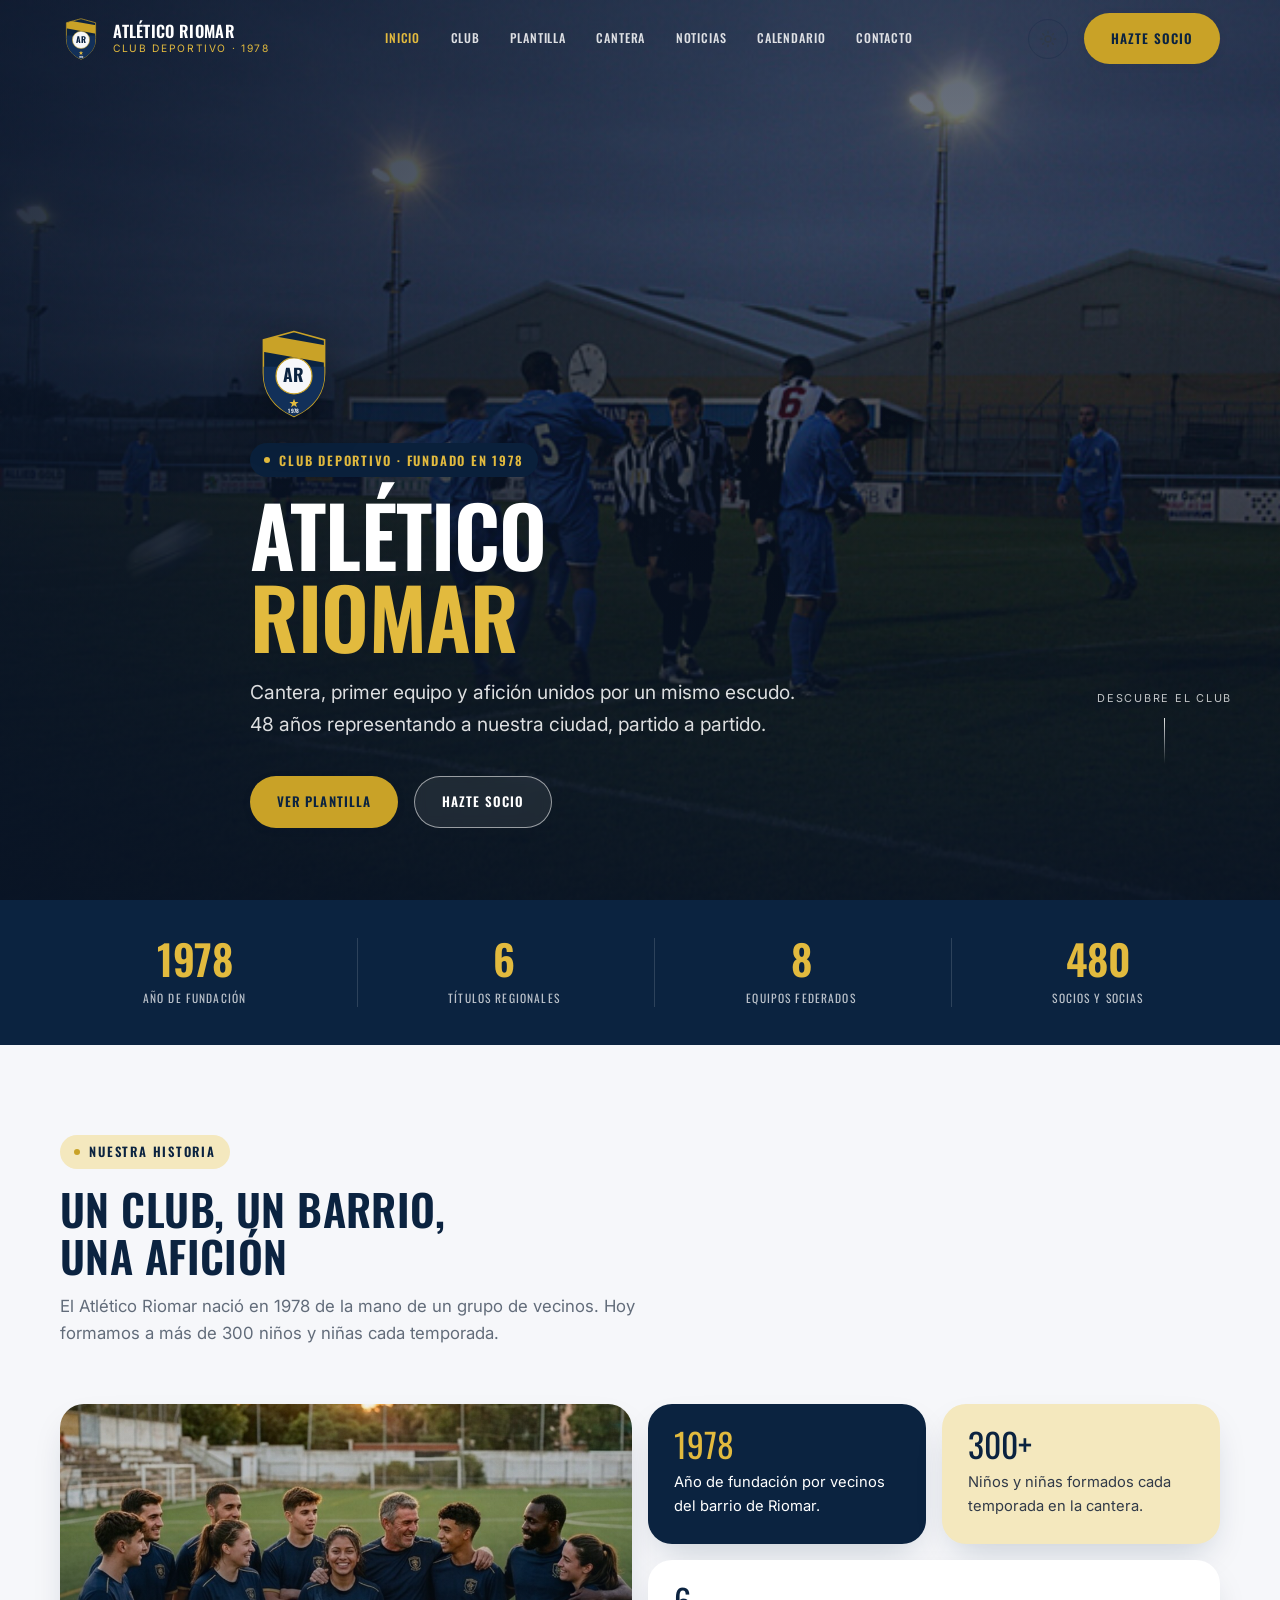
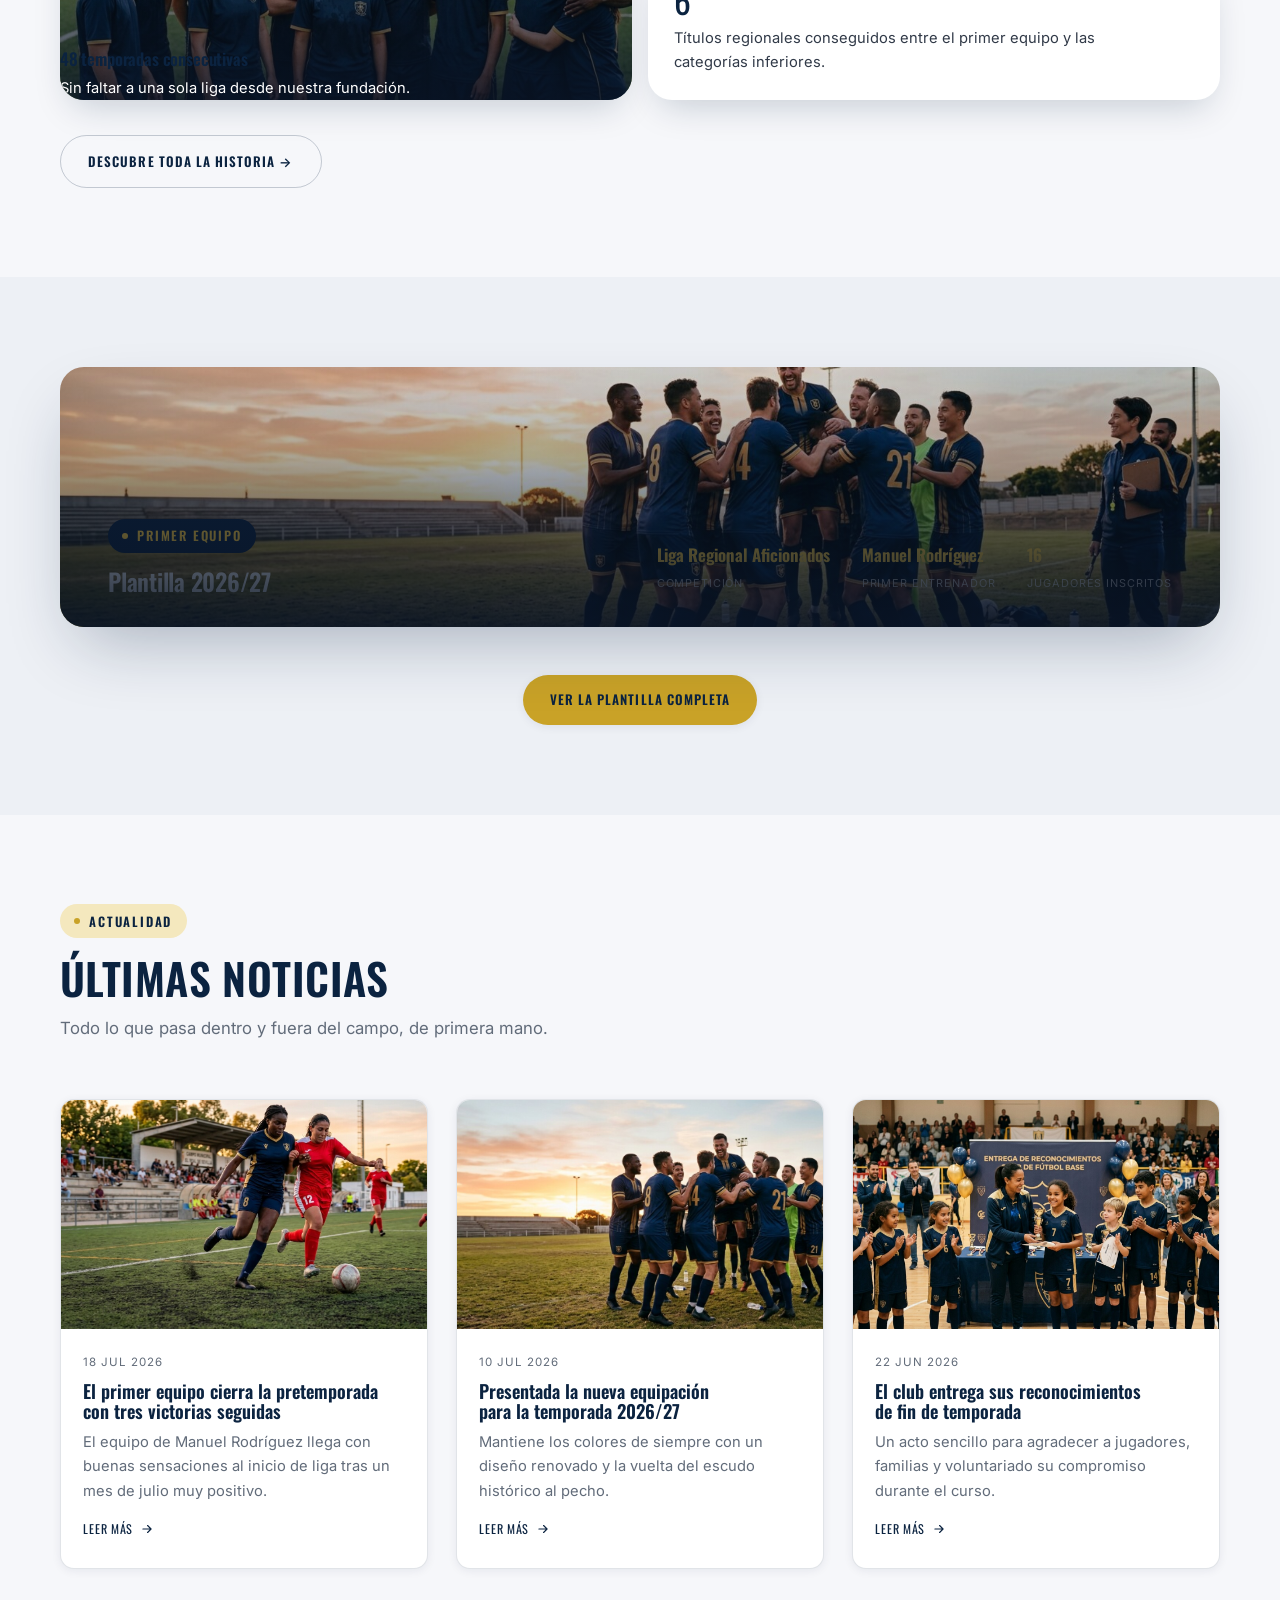
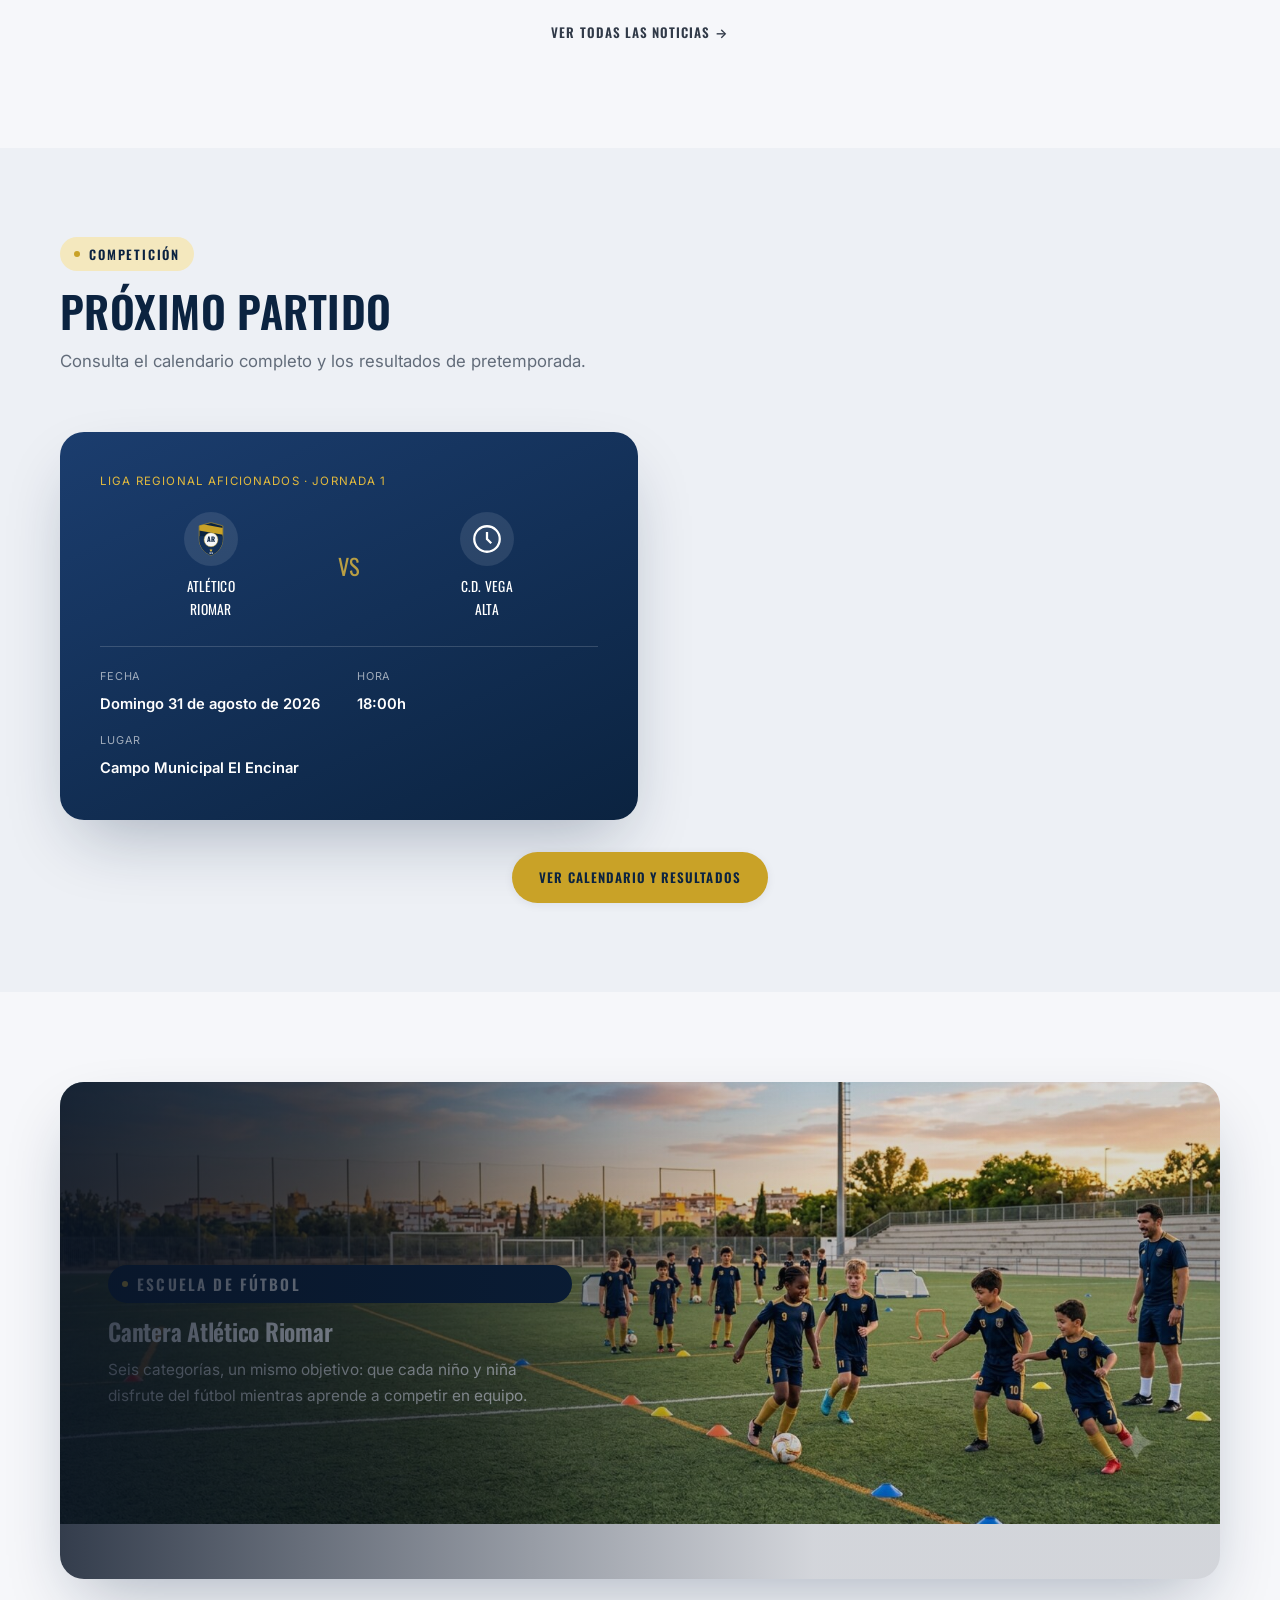
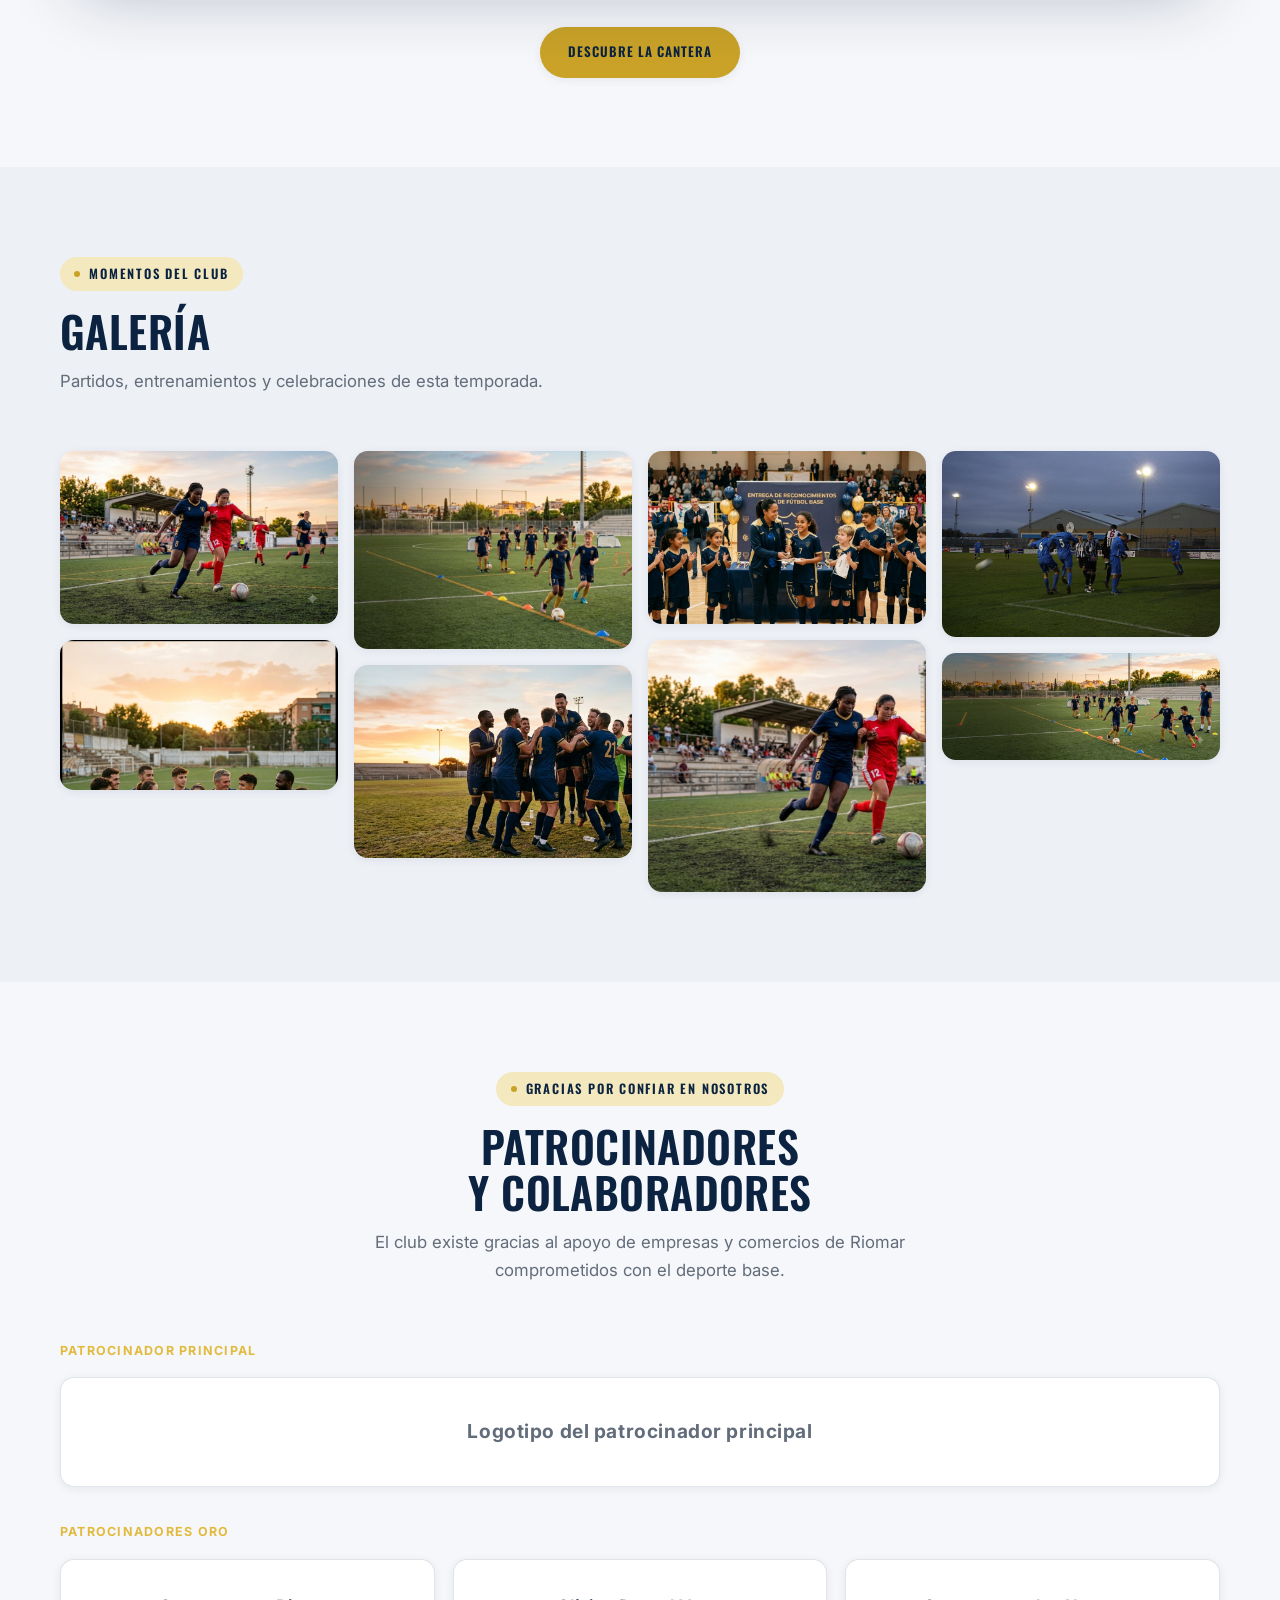
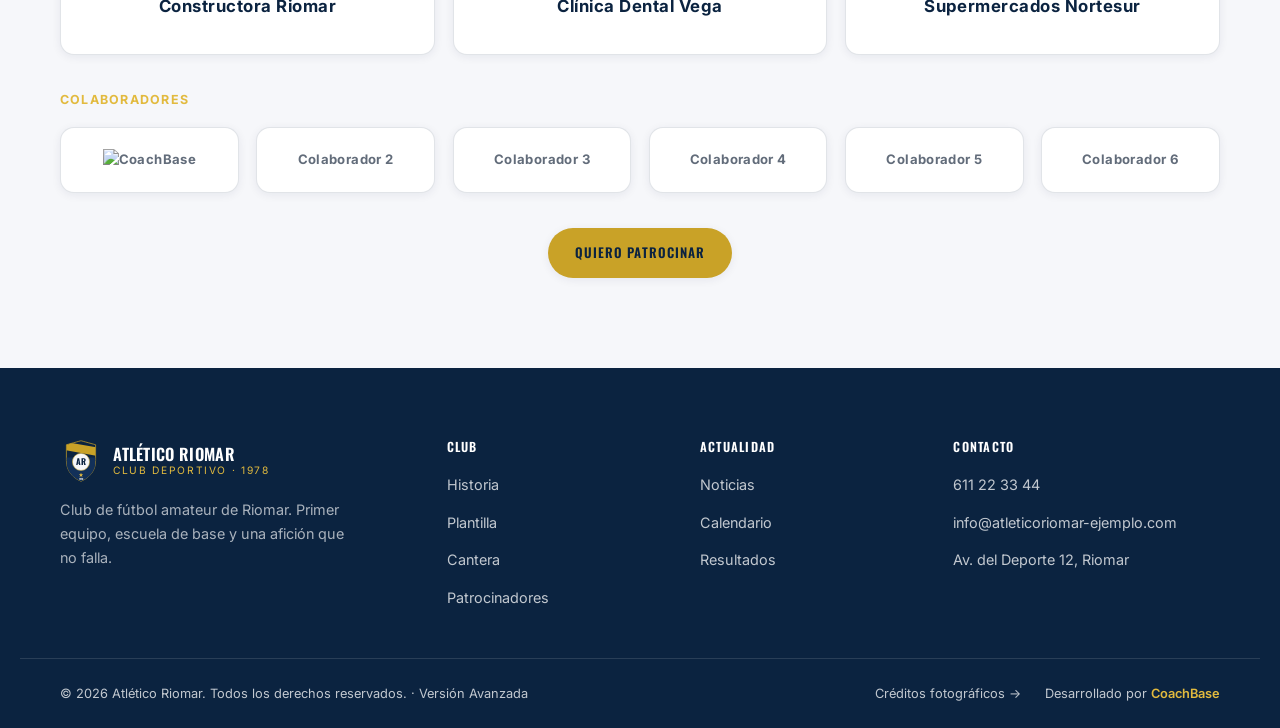
==== commit dc7d1518: "Add files via upload" ====
--- a/index.html
+++ b/index.html
@@ -283,7 +283,7 @@
     </div>
     <p class="sponsor-tier-label-lg">Colaboradores</p>
     <div class="logo-row colab">
-      <div class="logo-tile"><img src="assets/img/coachbase-logo.jpg" alt="CoachBase" style="max-height:34px;"></div>
+      <div class="logo-tile"><img src="assets/img/coachbase-logo.png" alt="CoachBase" style="max-height:34px;"></div>
       <div class="logo-tile">Colaborador 2</div>
       <div class="logo-tile">Colaborador 3</div>
       <div class="logo-tile">Colaborador 4</div>
--- a/styles.css
+++ b/styles.css
@@ -30,6 +30,7 @@
   --paper:       #F6F7FA;
   --paper-2:     #EDF0F5;
   --white:       #FFFFFF;
+  --surface:     #FFFFFF;
   --ink:         #10151F;
   --ink-soft:    #313A48;
   --mute:        #626C7A;
@@ -253,7 +254,7 @@
 
 /* --- Tarjetas genéricas --- */
 .card {
-  background: var(--white);
+  background: var(--surface);
   border: 1px solid var(--line);
   border-radius: var(--radius-md);
   box-shadow: var(--shadow-sm);
@@ -356,7 +357,7 @@
 }
 .nav-burger span {
   display: block; width: 22px; height: 2px;
-  background: var(--white);
+  background: var(--surface);
   transition: transform .35s var(--ease-out), opacity .35s var(--ease-out);
 }
 .nav-burger.is-open span:nth-child(1) { transform: translateY(7px) rotate(45deg); }
@@ -408,7 +409,7 @@
   padding: .85rem 1rem;
   border: 1.5px solid var(--line-strong);
   border-radius: var(--radius-sm);
-  background: var(--white);
+  background: var(--surface);
   transition: border-color .3s var(--ease-out), box-shadow .3s var(--ease-out);
 }
 .field input:focus, .field textarea:focus {
@@ -575,7 +576,7 @@
 .club-media-badge {
   position: absolute;
   bottom: 1.25rem; left: 1.25rem;
-  background: var(--white);
+  background: var(--surface);
   border-radius: var(--radius-md);
   padding: .9rem 1.15rem;
   display: flex;
@@ -1030,7 +1031,7 @@
   align-items: center;
   justify-content: center;
   min-height: 130px;
-  background: var(--white);
+  background: var(--surface);
 }
 .sponsor-grid {
   display: grid;
@@ -1057,7 +1058,7 @@
 .sponsor-tile.has-logo {
   border-style: solid;
   border-color: var(--line);
-  background: var(--white);
+  background: var(--surface);
   padding: 1rem 1.4rem;
 }
 .sponsor-tile.has-logo:hover { border-color: var(--gold); }
@@ -1238,7 +1239,7 @@
 [data-theme="dark"] {
   --paper:       #0B1220;
   --paper-2:     #0F1A2E;
-  --white:       #142138;
+  --surface:     #142138;
   --ink:         #F2F5FA;
   --ink-soft:    #D6DDE8;
   --mute:        #92A0B5;
@@ -1249,11 +1250,24 @@
   color-scheme: dark;
 }
 [data-theme="dark"] .nav.is-solid { background: rgba(11,18,32,.86); }
-[data-theme="dark"] .card,
-[data-theme="dark"] .sponsor-main-tile,
-[data-theme="dark"] .news-card { background: var(--white); border-color: var(--line); }
 [data-theme="dark"] .hero-bg::after { opacity: .55; }
 [data-theme="dark"] .logo-tile img { filter: brightness(0) invert(1) opacity(.82); }
+[data-theme="dark"] .field label { color: var(--gold-2); }
+[data-theme="dark"] .value-icon { color: var(--gold-2); }
+[data-theme="dark"] .contact-info-item strong,
+[data-theme="dark"] .staff-card strong,
+[data-theme="dark"] .bento-num,
+[data-theme="dark"] .bento-item h3,
+[data-theme="dark"] h1,
+[data-theme="dark"] h2,
+[data-theme="dark"] h3,
+[data-theme="dark"] h4,
+[data-theme="dark"] .btn-outline { color: #fff; }
+[data-theme="dark"] .btn-outline { border-color: rgba(255,255,255,.35); }
+[data-theme="dark"] .btn-outline:hover { border-color: #fff; background: rgba(255,255,255,.06); }
+[data-theme="dark"] .page-hero h1,
+[data-theme="dark"] .article-hero-inner h1,
+[data-theme="dark"] .team-banner h2 { color: #fff; }
 
 .theme-toggle {
   width: 40px; height: 40px;
@@ -1308,7 +1322,7 @@
   border-radius: var(--radius-lg);
   overflow: hidden;
   box-shadow: var(--shadow-md);
-  background: var(--white);
+  background: var(--surface);
   padding: 1.6rem;
   display: flex; flex-direction: column; justify-content: flex-end;
 }
@@ -1380,7 +1394,7 @@
 }
 .categoria-tab {
   border: 1.5px solid var(--line-strong);
-  background: var(--white);
+  background: var(--surface);
   color: var(--ink-soft);
   padding: .65rem 1.2rem;
   border-radius: 999px;
@@ -1405,25 +1419,34 @@
 .categoria-meta div strong { display: block; font-family: var(--display); font-size: 1.1rem; color: var(--navy); }
 [data-theme="dark"] .categoria-meta div strong { color: var(--gold-2); }
 .categoria-meta div span { font-size: .7rem; text-transform: uppercase; letter-spacing: .07em; color: var(--mute); }
-.staff-grid { display: grid; grid-template-columns: repeat(auto-fit, minmax(220px, 1fr)); gap: 1rem; }
+.staff-grid { display: grid; grid-template-columns: repeat(auto-fit, minmax(160px, 1fr)); gap: 1.2rem; }
 .staff-card {
-  display: flex; align-items: center; gap: .9rem;
-  background: var(--white); border: 1px solid var(--line); border-radius: var(--radius-md);
-  padding: 1rem 1.2rem; box-shadow: var(--shadow-sm);
-}
+  display: flex; flex-direction: column; align-items: center; text-align: center;
+  background: var(--surface); border: 1px solid var(--line); border-radius: var(--radius-md);
+  padding: 1.6rem 1rem 1.3rem; box-shadow: var(--shadow-sm);
+  transition: transform .3s var(--ease-out), box-shadow .3s var(--ease-out);
+}
+.staff-card:hover { transform: translateY(-4px); box-shadow: var(--shadow-md); }
 .staff-avatar {
-  width: 46px; height: 46px; border-radius: 50%; background: var(--navy); color: #fff;
-  display: grid; place-items: center; font-family: var(--display); font-size: .95rem; flex: none;
-}
-.staff-card strong { display: block; font-size: .94rem; }
-.staff-card span { font-size: .78rem; color: var(--mute); }
+  width: 100px; height: 100px; border-radius: 50%; background: var(--navy); color: #fff;
+  display: grid; place-items: center; font-family: var(--display); font-size: 1.7rem;
+  margin: 0 auto 1rem; flex: none;
+  border: 3px solid var(--gold-soft); box-shadow: var(--shadow-sm);
+}
+.staff-card strong { display: block; font-size: 1rem; }
+.staff-avatar { overflow: hidden; }
+.staff-avatar img { width: 100%; height: 100%; object-fit: cover; border-radius: 50%; }
+.staff-card span {
+  display: block; margin-top: .3rem; font-size: .72rem; color: var(--mute);
+  text-transform: uppercase; letter-spacing: .07em;
+}
 
 /* ---- 11.7 Patrocinadores por niveles ---- */
 .sponsor-tier-label-lg { font-size: .78rem; text-transform: uppercase; letter-spacing: .1em; color: var(--gold-2); font-weight: 700; margin: 2.2rem 0 1rem; }
 .sponsor-tier-label-lg:first-child { margin-top: 0; }
 .logo-row { display: grid; grid-template-columns: repeat(auto-fit, minmax(150px, 1fr)); gap: 1.1rem; }
 .logo-tile {
-  background: var(--white); border: 1px solid var(--line); border-radius: var(--radius-md);
+  background: var(--surface); border: 1px solid var(--line); border-radius: var(--radius-md);
   display: grid; place-items: center; padding: 1.2rem; min-height: 84px;
   box-shadow: var(--shadow-sm); font-weight: 700; color: var(--mute); letter-spacing: .03em;
 }
